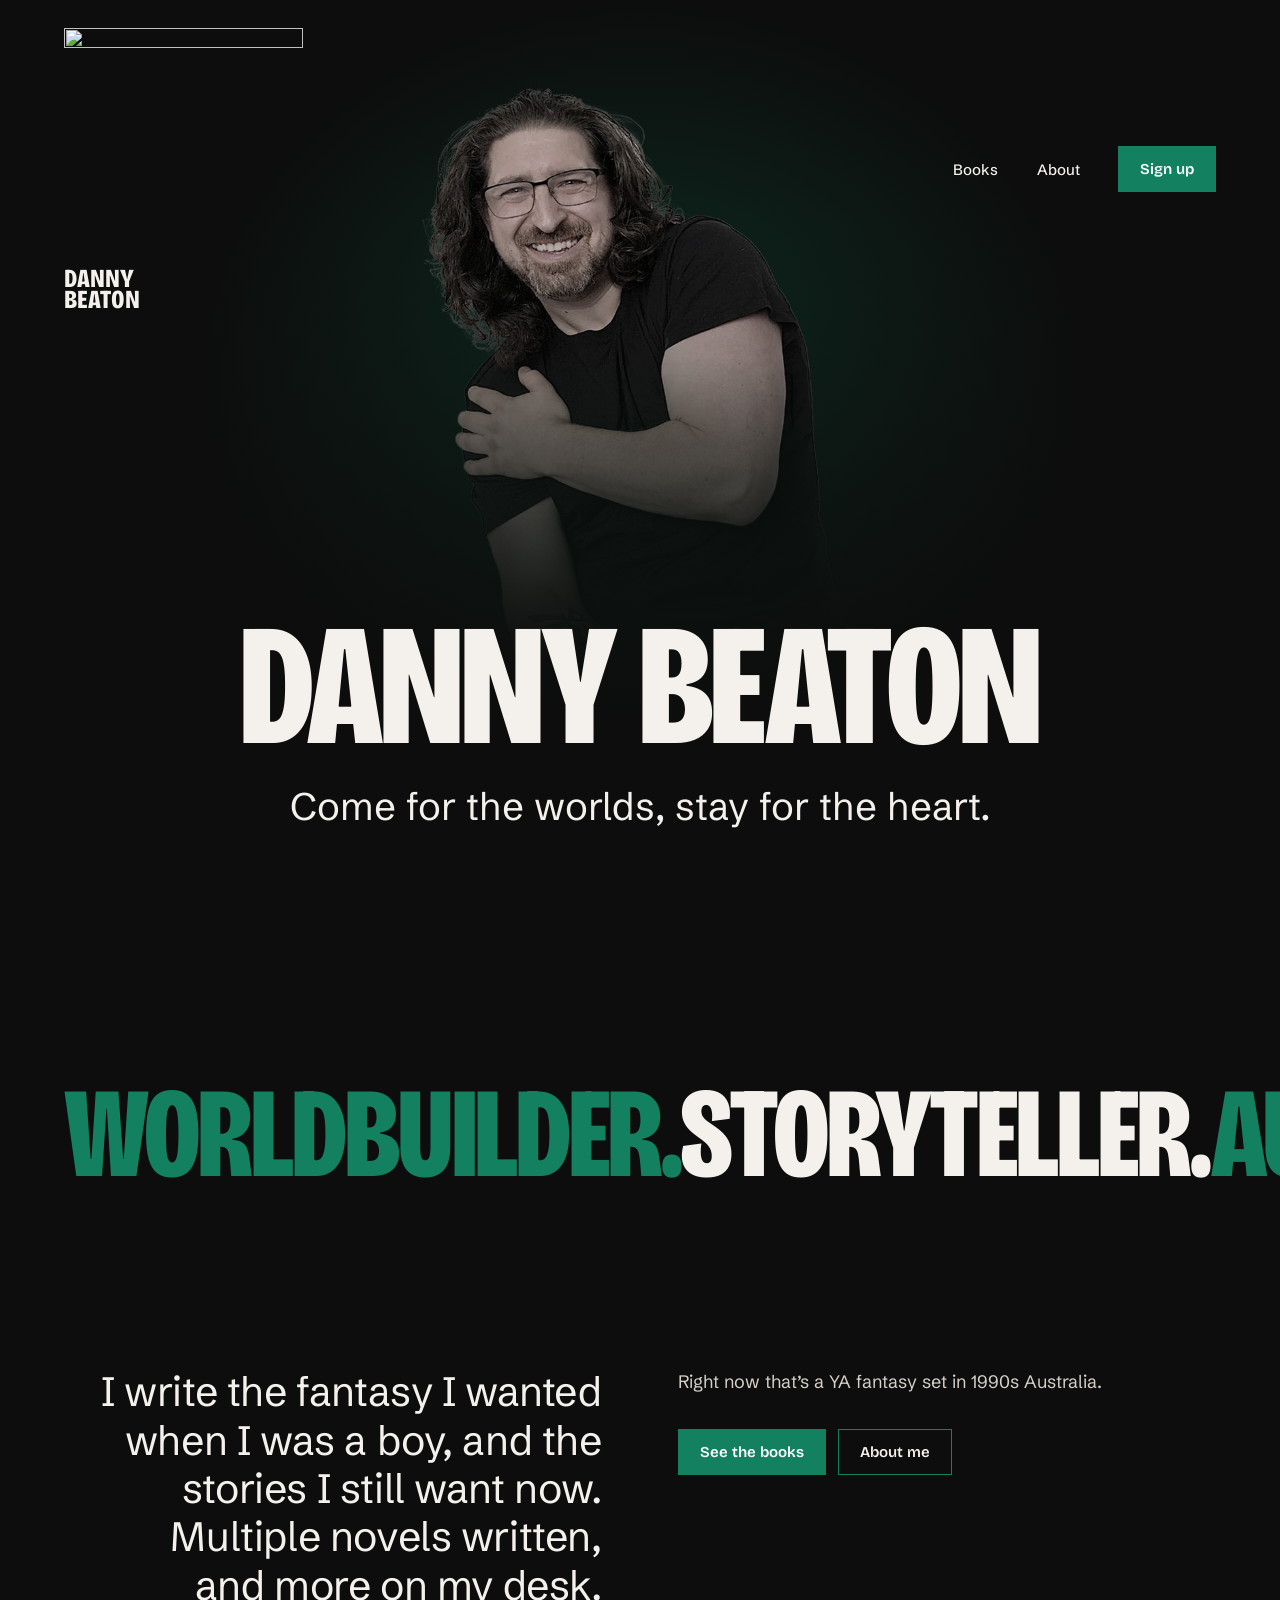
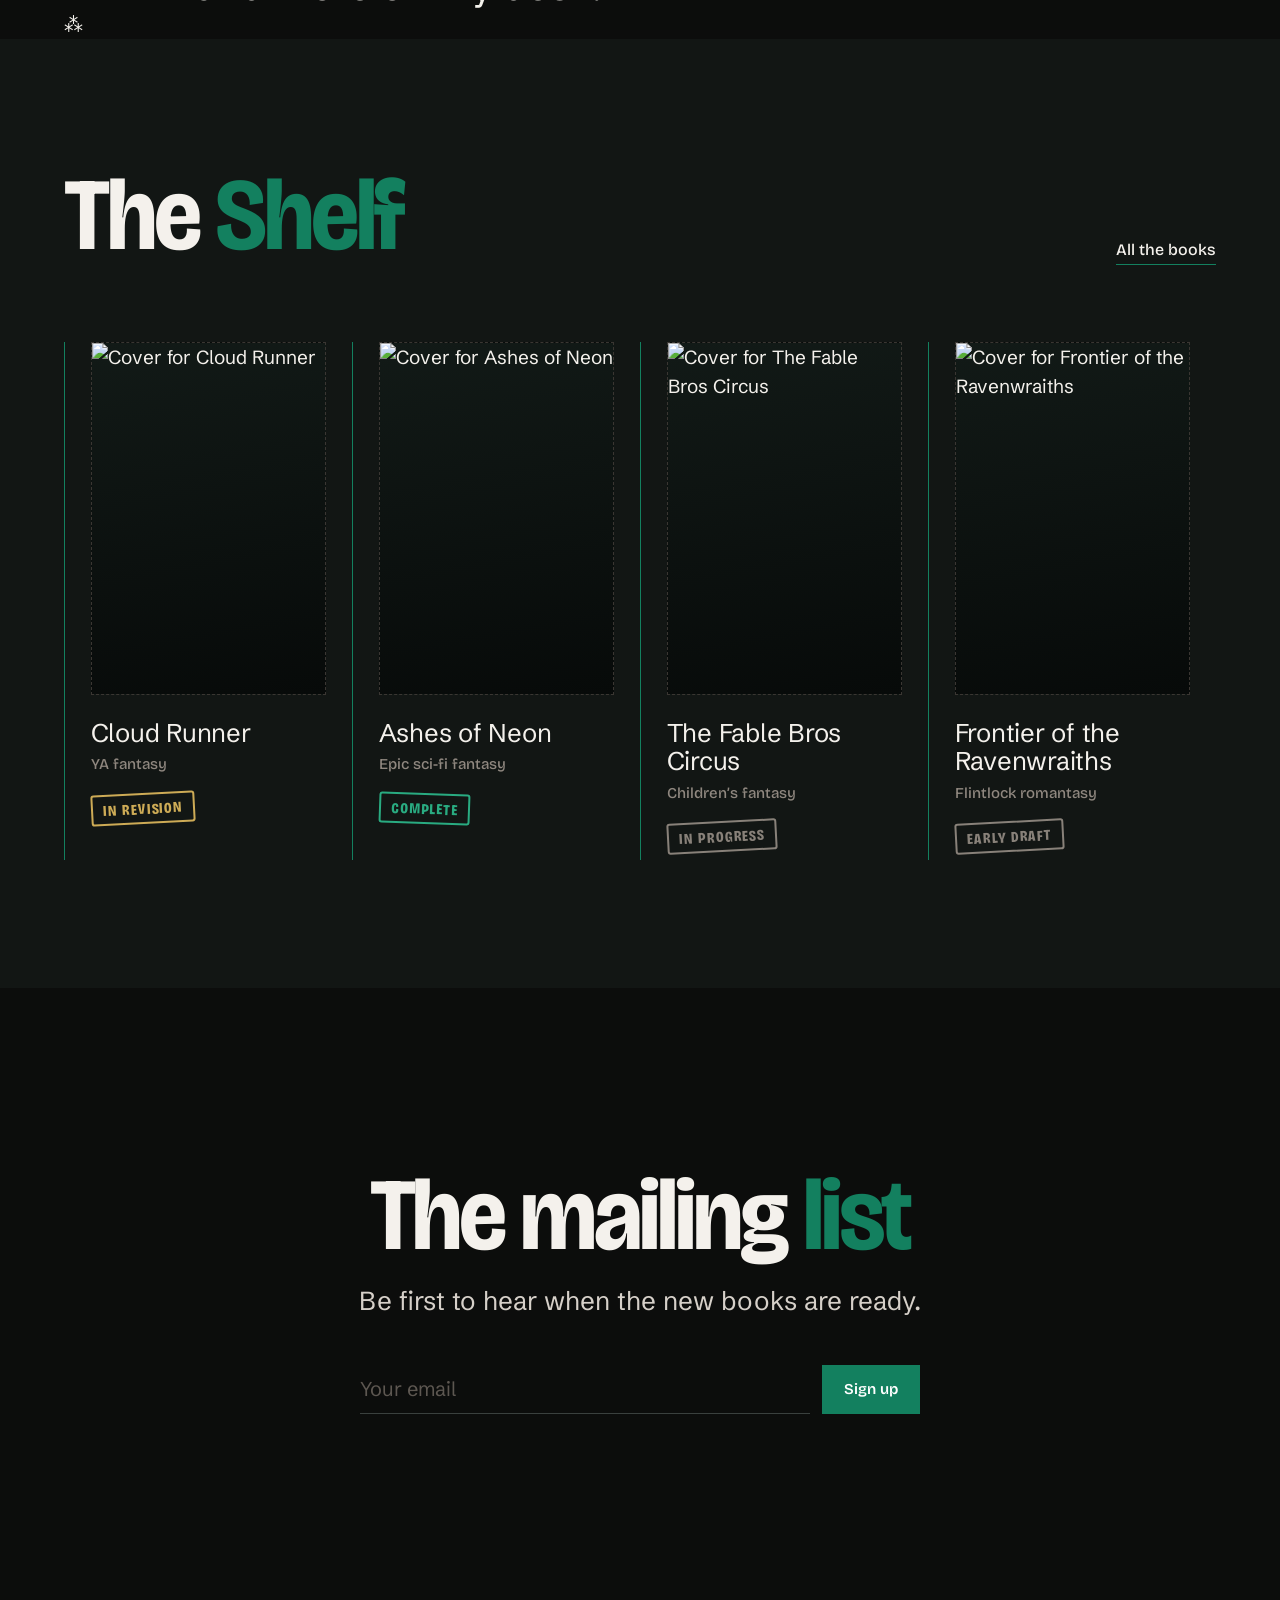
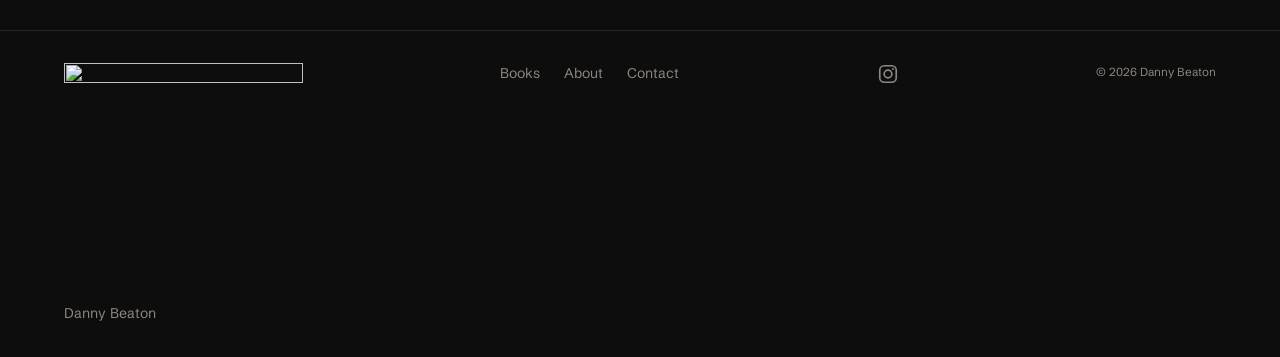
==== public/index.html @ bd43b5fc "Retitle Cloud Runner; new Ashes of Neon cover; plain 'Cover for' alt text Co-Authored-By: Claude Opu" ====
<!doctype html>
<html lang="en-AU">
<head>
  <meta charset="utf-8">
  <meta name="viewport" content="width=device-width, initial-scale=1">
  <title>Danny Beaton | Author</title>
  <meta name="description" content="Danny Beaton is an Australian fantasy author. Come for the worlds, stay for the heart.">
  <link rel="canonical" href="https://dannybeaton.com/">
  <meta property="og:site_name" content="Danny Beaton">
  <meta property="og:locale" content="en_AU">
  <meta property="og:type" content="website">
  <meta property="og:url" content="https://dannybeaton.com/">
  <meta property="og:title" content="Danny Beaton | Author">
  <meta property="og:description" content="Come for the worlds, stay for the heart.">
  <meta property="og:image" content="https://dannybeaton.com/assets/img/og-card.jpg">
  <meta property="og:image:width" content="1200">
  <meta property="og:image:height" content="630">
  <meta property="og:image:alt" content="Danny Beaton, Australian fantasy author">
  <meta name="twitter:card" content="summary_large_image">
  <meta name="twitter:title" content="Danny Beaton | Author">
  <meta name="twitter:description" content="Come for the worlds, stay for the heart.">
  <meta name="twitter:image" content="https://dannybeaton.com/assets/img/og-card.jpg">
  <meta name="theme-color" content="#0c0d0c">
  <link rel="icon" href="/favicon.ico" sizes="48x48">
  <link rel="icon" href="/favicon.svg" type="image/svg+xml">
  <link rel="apple-touch-icon" href="/apple-touch-icon.png">
  <link rel="manifest" href="/site.webmanifest">
  <link rel="preload" href="/assets/fonts/bricolage-grotesque.woff2" as="font" type="font/woff2" crossorigin>
  <link rel="preload" href="/assets/fonts/schibsted-grotesk.woff2" as="font" type="font/woff2" crossorigin>
  <link rel="stylesheet" href="/assets/css/site.css">
  <script src="/assets/js/site.js" defer></script>
  <script type="application/ld+json">
  {
    "@context": "https://schema.org",
    "@type": "Person",
    "name": "Danny Beaton",
    "jobTitle": "Author",
    "nationality": "Australian",
    "homeLocation": { "@type": "Place", "name": "Sydney, Australia" },
    "description": "Australian fantasy author. Come for the worlds, stay for the heart.",
    "url": "https://dannybeaton.com/",
    "image": "https://dannybeaton.com/assets/img/danny-headshot-1200.webp",
    "sameAs": ["https://www.instagram.com/dannybeaton/"]
  }
  </script>
</head>
<body>
<a class="skip" href="#main">Skip to content</a>

<header class="site-header">
  <div class="wrap">
    <a href="/" class="mark" aria-label="Danny Beaton — home"><img class="mark-sketch" src="/assets/img/sketch-240.webp" alt="" width="239" height="240"><span>Danny<br>Beaton</span></a>
    <nav class="site-nav" aria-label="Main">
      <ul>
        <li><a class="u" href="/books">Books</a></li>
        <li><a class="u" href="/about">About</a></li>
        <li><a class="btn" href="#newsletter">Sign up</a></li>
      </ul>
    </nav>
  </div>
</header>

<main id="main">
  <section class="hero hero--cut">
    <div class="hero-photo" aria-hidden="true">
      <img class="hero-cut" src="/assets/img/danny-hero-cut-1400.webp" srcset="/assets/img/danny-hero-cut-900.webp 652w, /assets/img/danny-hero-cut-1400.webp 1014w" sizes="(max-width: 760px) 80vw, 460px" alt="" width="1014" height="1400" fetchpriority="high">
    </div>
    <div class="hero-inner wrap">
      <h1 class="display" aria-label="Danny Beaton"><span class="w" aria-hidden="true"><span class="l" style="--i:0">D</span><span class="l" style="--i:1">a</span><span class="l" style="--i:2">n</span><span class="l" style="--i:3">n</span><span class="l" style="--i:4">y</span></span> <span class="w" aria-hidden="true"><span class="l" style="--i:5">B</span><span class="l" style="--i:6">e</span><span class="l" style="--i:7">a</span><span class="l" style="--i:8">t</span><span class="l" style="--i:9">o</span><span class="l" style="--i:10">n</span></span></h1>
      <p class="tagline">Come for the worlds, stay for the heart.</p>
    </div>
  </section>

  <section class="statement" aria-label="In short">
    <div class="statement-pin wrap">
      <p class="display"><span class="ln"><span class="g">Worldbuilder.</span></span><span class="ln"><span>Storyteller.</span></span><span class="ln"><span class="g">Author.</span></span></p>
    </div>
  </section>

  <section class="wrap">
    <div class="intro">
      <p class="lead">I write the fantasy I wanted when I was a boy, and the stories I still want now. Multiple novels written, and more on my desk.</p>
      <div class="body">
        <p>Right now that’s a YA fantasy set in 1990s Australia.</p>
        <div class="actions">
          <a class="btn" href="/books">See the books</a>
          <a class="btn ghost" href="/about">About me</a>
        </div>
      </div>
    </div>
  </section>

  <div class="wrap"><div class="ornament" aria-hidden="true"><span></span><i>⁂</i><span></span></div></div>
  <section class="shelf" aria-labelledby="shelf-title">
    <div class="wrap">
      <div class="shelf-head">
        <h2 class="head reveal" id="shelf-title">The <span class="g">Shelf</span></h2>
        <a class="more" href="/books">All the books</a>
      </div>
      <div class="shelf-grid">
        <a class="shelf-item reveal" href="/books#mal-winter">
          <div class="cover has-art"><img src="/assets/img/cover-mal-winter-800.webp" srcset="/assets/img/cover-mal-winter-400.webp 400w, /assets/img/cover-mal-winter-800.webp 800w" sizes="(max-width: 560px) 45vw, (max-width: 960px) 40vw, 22vw" alt="Cover for Cloud Runner" width="800" height="1127" loading="lazy"></div>
          <h3>Cloud Runner</h3>
          <span class="genre">YA fantasy</span>
          <span class="stamp rev">In revision</span>
        </a>
        <a class="shelf-item reveal" href="/books#ashes-of-neon">
          <div class="cover has-art"><img src="/assets/img/cover-ashes-of-neon-800.webp" srcset="/assets/img/cover-ashes-of-neon-400.webp 400w, /assets/img/cover-ashes-of-neon-800.webp 800w" sizes="(max-width: 560px) 45vw, (max-width: 960px) 40vw, 22vw" alt="Cover for Ashes of Neon" width="800" height="1127" loading="lazy"></div>
          <h3>Ashes of Neon</h3>
          <span class="genre">Epic sci-fi fantasy</span>
          <span class="stamp done">Complete</span>
        </a>
        <a class="shelf-item reveal" href="/books#fable-bros-circus">
          <div class="cover has-art"><img src="/assets/img/cover-fable-bros-circus-800.webp" srcset="/assets/img/cover-fable-bros-circus-400.webp 400w, /assets/img/cover-fable-bros-circus-800.webp 800w" sizes="(max-width: 560px) 45vw, (max-width: 960px) 40vw, 22vw" alt="Cover for The Fable Bros Circus" width="800" height="1127" loading="lazy"></div>
          <h3>The Fable Bros Circus</h3>
          <span class="genre">Children’s fantasy</span>
          <span class="stamp">In progress</span>
        </a>
        <a class="shelf-item reveal" href="/books#frontier-of-the-ravenwraiths">
          <div class="cover has-art"><img src="/assets/img/cover-ravenwraiths-800.webp" srcset="/assets/img/cover-ravenwraiths-400.webp 400w, /assets/img/cover-ravenwraiths-800.webp 800w" sizes="(max-width: 560px) 45vw, (max-width: 960px) 40vw, 22vw" alt="Cover for Frontier of the Ravenwraiths" width="800" height="1127" loading="lazy"></div>
          <h3>Frontier of the Ravenwraiths</h3>
          <span class="genre">Flintlock romantasy</span>
          <span class="stamp">Early draft</span>
        </a>
      </div>
    </div>
  </section>

  <section class="newsletter wrap" id="newsletter" aria-labelledby="newsletter-title">
    <h2 class="head reveal" id="newsletter-title">The mailing <span class="g">list</span></h2>
    <p class="sub">Be first to hear when the new books are ready.</p>
    <!-- Newsletter: paste your MailerLite or Kit form URL into action="" and match the email field name. See README. -->
    <form class="signup" data-newsletter action="" method="post">
      <label class="sr-only" for="nl-email">Email address</label>
      <input id="nl-email" type="email" name="email" placeholder="Your email" autocomplete="email" required>
      <button class="btn" type="submit">Sign up</button>
    </form>
    <p class="form-note" aria-live="polite"></p>
  </section>
</main>

<footer class="site-footer">
  <div class="wrap">
    <a class="foot-id" href="/" aria-label="Danny Beaton, home">
      <img class="sketch" src="/assets/img/sketch-240.webp" srcset="/assets/img/sketch-240.webp 1x, /assets/img/sketch-360.webp 1.5x" alt="" width="239" height="240">
      <span class="wordmark">Danny Beaton</span>
    </a>
    <nav class="foot-pages" aria-label="Pages">
      <a href="/books">Books</a>
      <a href="/about">About</a>
      <a href="/about#contact">Contact</a>
    </nav>
    <div class="foot-contact">
      <a class="foot-social" href="https://www.instagram.com/dannybeaton/" rel="me" aria-label="Instagram">
        <svg viewBox="0 0 24 24" width="22" height="22" aria-hidden="true" fill="none" stroke="currentColor" stroke-width="1.8"><rect x="3" y="3" width="18" height="18" rx="5"/><circle cx="12" cy="12" r="4.2"/><circle cx="17.4" cy="6.6" r="1.1" fill="currentColor" stroke="none"/></svg>
      </a>
    </div>
    <small class="foot-copy">© <span data-year>2026</span> Danny Beaton</small>
  </div>
</footer>
</body>
</html>
---- assets/css/site.css ----
/* Danny Beaton — Night · Phthalo */

@font-face { font-family: "Schibsted Grotesk"; src: url("/assets/fonts/schibsted-grotesk.woff2") format("woff2"); font-weight: 400 900; font-display: swap; }
@font-face { font-family: "Schibsted Grotesk"; src: url("/assets/fonts/schibsted-grotesk-italic.woff2") format("woff2"); font-weight: 400 900; font-style: italic; font-display: swap; }
@font-face { font-family: "Bricolage Grotesque"; src: url("/assets/fonts/bricolage-grotesque.woff2") format("woff2"); font-weight: 200 800; font-stretch: 75% 100%; font-display: swap; }

@view-transition { navigation: auto; }

:root {
  --display: "Bricolage Grotesque", "Arial Narrow", sans-serif;
  --text: "Schibsted Grotesk", system-ui, sans-serif;
  --ui: "Bricolage Grotesque", system-ui, sans-serif;
  --gutter: clamp(16px, 5vw, 80px);

  --bg: #0c0d0c;
  --bg-2: #121614;
  --ink: #f4f1ec;
  --ink-2: #d6d0c9;
  --muted: #8f877f;
  --line: #222826;
  --accent: #13805f;
  --bright: #2bb487;
  --on-bright: #04140e;
  --on-accent: #e6f5ee;
  --band: linear-gradient(120deg, #0b3d2e 0%, #13805f 55%, #2bb487 100%);
  --ease: cubic-bezier(.2, .7, .2, 1);

  color-scheme: dark;
}

/* ---------- Base ---------- */
*, *::before, *::after { box-sizing: border-box; }
* { margin: 0; }
html { background: var(--bg); color: var(--ink); font-family: var(--text); -webkit-font-smoothing: antialiased; text-size-adjust: 100%; }
body { min-height: 100svh; display: flex; flex-direction: column; overflow-x: clip; margin: 0; background: var(--bg); color: var(--ink); font: 400 19px/1.55 var(--text); }
main { flex: 1; }
a { color: inherit; text-decoration: none; }
img { display: block; max-width: 100%; height: auto; }
em, i, address { font-style: normal; }
/* Italics only for titles of books, games and films in running text. Never for headings. */
cite { font-style: italic; }
h1 cite, h2 cite, h3 cite, .head cite, .display cite { font-style: normal; }
:focus-visible { outline: 2px solid var(--bright); outline-offset: 3px; }
::selection { background: var(--accent); color: var(--on-accent); }

.wrap { width: 100%; max-width: 1440px; margin-inline: auto; padding-inline: var(--gutter); }
.display { font-family: var(--display); font-weight: 800; font-stretch: 75%; text-transform: uppercase; letter-spacing: -0.015em; line-height: .86; }
.head { font-family: var(--display); font-weight: 700; font-stretch: 90%; letter-spacing: -0.03em; line-height: .95; text-wrap: balance; }
.g { color: var(--accent); }
.sr-only { position: absolute; width: 1px; height: 1px; padding: 0; margin: -1px; overflow: hidden; clip: rect(0 0 0 0); white-space: nowrap; border: 0; }
.skip { position: absolute; left: 16px; top: -100px; z-index: 100; background: var(--ink); color: var(--bg); padding: 10px 14px; font-weight: 600; }
.skip:focus { top: 16px; }

/* ---------- Header ---------- */
.site-header { position: absolute; inset: 0 0 auto; z-index: 10; view-transition-name: site-header; }
.site-header .wrap { display: flex; align-items: center; justify-content: space-between; gap: 16px; padding-block: 28px; }
.mark { font-family: var(--display); font-weight: 800; font-stretch: 75%; text-transform: uppercase; font-size: 26px; line-height: .82; }
.site-nav ul { list-style: none; padding: 0; display: flex; align-items: center; gap: clamp(16px, 3vw, 40px); font-size: 15px; font-weight: 500; }
.site-nav a.u { padding-bottom: 2px; background: linear-gradient(currentColor 0 0) 0 100% / 0 1px no-repeat; transition: background-size .35s var(--ease); }
.site-nav a.u:hover, .site-nav a.u[aria-current="page"] { background-size: 100% 1px; }

.btn { display: inline-block; border: 0; cursor: pointer; background: var(--accent); color: #fff; padding: 14px 22px; font: 600 15px/1.2 var(--ui); transition: transform .3s var(--ease), background .3s; }
.btn:hover { transform: translateY(-2px); }
.btn.bright { background: var(--bright); color: var(--on-bright); }
.btn.ghost { background: transparent; color: var(--ink); box-shadow: inset 0 0 0 1px var(--accent); }

/* ---------- Placeholders (swap for real images) ---------- */
.ph { display: grid; place-items: center; padding: 16px; text-align: center; color: var(--muted); border: 1px dashed #3a3632; background: linear-gradient(160deg, #1c1916, #0b0a09); font-size: 11px; letter-spacing: .14em; text-transform: uppercase; }

/* Draft typographic cover: deliberately unfinished-looking until real covers land */
.cover { position: relative; aspect-ratio: 2 / 3; display: flex; flex-direction: column; padding: clamp(14px, 1.6vw, 22px); border: 1px dashed #3a3632; background: linear-gradient(170deg, #121a17, #070a09); overflow: hidden; transition: transform .6s var(--ease); }
.cover .draft { align-self: flex-start; border: 1px solid #3a3632; color: var(--muted); font: 600 8px/1 var(--ui); letter-spacing: .16em; text-transform: uppercase; padding: 5px 6px; }
.cover .t { margin-block: 14px auto; font-family: var(--display); font-weight: 800; font-stretch: 75%; text-transform: uppercase; line-height: .9; font-size: clamp(22px, 2.4vw, 34px); color: #d8d2cb; }
.cover .a { font-family: var(--text); font-size: 14px; color: var(--muted); }
.cover img { position: absolute; inset: 0; width: 100%; height: 100%; object-fit: cover; }

/* Rubber-stamp stage labels */
.stamp { display: inline-block; font-family: var(--display); font-weight: 800; font-stretch: 75%; text-transform: uppercase; letter-spacing: .06em; font-size: 15px; line-height: 1; padding: 7px 10px 5px; border: 2px solid currentColor; border-radius: 3px; color: var(--muted); rotate: -3deg; opacity: .95; }
.stamp.done { color: var(--bright); rotate: 2deg; }
.stamp.rev { color: #d8b45a; }

/* ---------- Hero (home) ---------- */
.hero { position: relative; min-height: 100svh; display: grid; align-items: end; overflow: clip; }
.hero-photo { position: absolute; inset: 0; }
.hero-photo img { width: 100%; height: 100%; object-fit: cover; object-position: 47% 30%; transform: scale(1.35); transform-origin: 47% 80%; filter: grayscale(.85) brightness(.5) contrast(1.15); }
.hero-photo .ph { width: 100%; height: 100%; border: 0; }
.hero--cut { background: radial-gradient(ellipse 50% 60% at 50% 42%, color-mix(in srgb, var(--accent) 32%, transparent), transparent 70%), var(--bg); }
.hero--cut::before { background: linear-gradient(to top, var(--bg) 4%, transparent 40%); }
.hero--cut .hero-photo { display: grid; justify-items: center; align-items: end; padding-bottom: clamp(150px, 16vw, 230px); }
.hero--cut .hero-photo img.hero-cut { width: auto; height: min(68svh, 640px); object-fit: contain; transform: none; filter: grayscale(.55) contrast(1.05) brightness(.95); -webkit-mask-image: linear-gradient(to bottom, #000 45%, rgb(0 0 0 / .55) 70%, transparent 94%); mask-image: linear-gradient(to bottom, #000 45%, rgb(0 0 0 / .55) 70%, transparent 94%); }
.hero::before { content: ""; position: absolute; inset: 0; z-index: 1; background: linear-gradient(to top, var(--bg) 6%, rgb(12 13 12 / .55) 45%, rgb(12 13 12 / .15) 75%); }
.hero-inner { position: relative; z-index: 2; padding-bottom: clamp(32px, 6vw, 72px); text-align: center; }
.hero h1 { font-size: clamp(84px, 20vw, 290px); }
@media (min-width: 761px) {
  .hero h1 { font-size: clamp(84px, 13.5vw, 230px); white-space: nowrap; }
  .hero h1.lines > span { display: inline-block; }
}
.tagline { font-size: clamp(24px, 3vw, 42px); line-height: 1.12; margin-top: 24px; animation: fade 1.2s .5s both; }

/* Rising headline lines (hero + page heads) */
.lines > span { display: block; overflow: clip; }
.lines > span > span { display: block; animation: rise 1.1s var(--ease) both; }
.lines > span:nth-child(2) > span { animation-delay: .12s; }

/* ---------- Statement ---------- */
.statement { padding-block: clamp(96px, 14vw, 200px); text-align: center; }
.statement .display { font-size: clamp(56px, 10vw, 150px); }
.statement .display em { font-style: normal; }

/* ---------- Intro ---------- */
.intro { display: grid; grid-template-columns: 1fr 1fr; gap: clamp(32px, 6vw, 96px); }
.intro .lead { font-family: var(--text); font-weight: 400; font-size: clamp(28px, 3.2vw, 44px); line-height: 1.18; letter-spacing: -.01em; text-align: right; text-wrap: balance; }
.intro .body { font-size: 18px; line-height: 1.6; color: var(--ink-2); max-width: 32em; }
.actions { display: flex; flex-wrap: wrap; gap: 12px; margin-top: 32px; }

/* ---------- Currently ---------- */
.currently { margin-block: clamp(56px, 7vw, 96px) clamp(96px, 12vw, 160px); padding-top: 28px; border-top: 1px solid var(--line); font-size: 19px; color: var(--muted); max-width: 46em; }

/* ---------- Shelf (home) ---------- */
.shelf { background: var(--bg-2); padding-block: clamp(80px, 10vw, 160px); }
.shelf-head { display: flex; justify-content: space-between; align-items: end; gap: 24px; flex-wrap: wrap; margin-bottom: clamp(40px, 6vw, 80px); }
.shelf-head h2 { font-size: clamp(56px, 8vw, 120px); }
.shelf-head .more { font: 500 16px/1.3 var(--ui); border-bottom: 1px solid var(--accent); padding-bottom: 3px; }
.shelf-grid { display: grid; grid-template-columns: repeat(4, 1fr); }
.shelf-item { display: flex; flex-direction: column; align-items: flex-start; padding: 0 clamp(16px, 2vw, 28px) 8px; border-left: 1px solid var(--accent); }
.shelf-item .cover { width: 100%; margin-bottom: 24px; }
.shelf-item:hover .cover { transform: translateY(-4px); }
.shelf-item h3 { font-family: var(--text); font-weight: 400; font-size: clamp(22px, 2vw, 28px); line-height: 1.1; letter-spacing: -.01em; }
.shelf-item .genre { margin-top: 8px; font: 500 15px/1.3 var(--ui); color: var(--muted); }
.shelf-item .stamp { margin-top: 18px; }

/* ---------- Newsletter ---------- */
.newsletter { padding-block: clamp(96px, 14vw, 200px); text-align: center; }
.newsletter h2 { font-size: clamp(52px, 8vw, 120px); }
.newsletter .sub { font-size: clamp(20px, 2.2vw, 26px); color: var(--ink-2); margin-top: 16px; }
.signup { display: flex; gap: 12px; max-width: 560px; margin: 44px auto 0; }
.signup input { flex: 1; min-width: 0; font: 400 20px/1.4 var(--text); color: var(--ink); background: transparent; border: 0; border-bottom: 1px solid #3a403e; padding: 10px 0; border-radius: 0; transition: border-color .3s; }
.signup input:focus { outline: none; border-color: var(--bright); }
.signup input::placeholder { color: #5d5751; }
.form-note { min-height: 1.5em; margin-top: 16px; font-size: 14px; color: var(--ink-2); }

/* ---------- Band ---------- */
.band { background: var(--band); color: var(--on-accent); padding-block: clamp(72px, 9vw, 140px); }
.band .wrap { display: flex; justify-content: space-between; align-items: end; gap: 32px; flex-wrap: wrap; }
.band h2 { font-size: clamp(52px, 8vw, 128px); }
.band a.line { font-weight: 600; font-size: 18px; border-bottom: 2px solid currentColor; padding-bottom: 4px; color: #fff; }

/* ---------- Page head (Books / About) ---------- */
.page-head { padding-top: clamp(140px, 18vw, 240px); padding-bottom: clamp(64px, 8vw, 120px); }
.page-head h1 { font-size: clamp(56px, 16vw, 250px); }
.page-head .sub { font-size: clamp(22px, 2.6vw, 36px); line-height: 1.15; margin-top: 24px; color: var(--ink-2); max-width: 22em; animation: fade 1.1s .45s both; }

/* ---------- Books: one full-width section per book, covers alternating sides ---------- */
.book { --side: 25%; position: relative; padding-block: clamp(96px, 12vw, 180px); background: radial-gradient(ellipse 55% 70% at var(--side) 50%, color-mix(in srgb, var(--mood) 60%, transparent), transparent 70%), var(--bg); border-top: 1px solid var(--line); overflow: clip; scroll-margin-top: 0; }
.book:nth-of-type(even) { --side: 75%; background-color: var(--bg-2); }
.book-inner { display: grid; grid-template-columns: 5fr 7fr; gap: clamp(40px, 7vw, 120px); align-items: center; }
.book:nth-of-type(even) .book-cover { order: 2; }
.book-cover .cover { width: min(100%, 380px); margin-inline: auto; box-shadow: 0 40px 80px -30px rgb(0 0 0 / .8); }
.book:hover .cover { transform: translateY(-4px); }
.book-cover .cover .t { font-size: clamp(28px, 3.2vw, 46px); }
.book-text .genre { display: block; margin-bottom: 18px; font: 500 16px/1.3 var(--ui); color: var(--muted); }
.book h2 { font-size: clamp(48px, 6.4vw, 108px); }
.book .hook { margin-top: 28px; max-width: 26em; font-family: var(--text); font-size: clamp(22px, 2.2vw, 30px); line-height: 1.3; color: var(--ink-2); }
.book .stamp { margin-top: 36px; font-size: 18px; }
.note { padding-block: clamp(48px, 6vw, 80px); color: var(--muted); font-size: 15px; line-height: 1.6; max-width: 40em; }

/* ---------- About ---------- */
.chunk { display: grid; grid-template-columns: 5fr 7fr; gap: clamp(32px, 6vw, 96px); align-items: center; }
.chunk.flip { grid-template-columns: 7fr 5fr; padding-bottom: clamp(96px, 12vw, 180px); }
.chunk.flip .chunk-img { order: 2; }
.chunk-img .ph, .chunk-img img { aspect-ratio: 4 / 5; width: 100%; object-fit: cover; }
.chunk-img img { filter: grayscale(.55) contrast(1.05) brightness(.92); }
.chunk-img:has(.cut) { background: radial-gradient(ellipse 60% 55% at 50% 40%, color-mix(in srgb, var(--accent) 30%, transparent), transparent 70%); }
.chunk-img img.cut { aspect-ratio: auto; object-fit: contain; -webkit-mask-image: linear-gradient(to bottom, #000 80%, transparent); mask-image: linear-gradient(to bottom, #000 80%, transparent); }
.chunk-text > .prose:first-child { margin-top: 0; }
.chunk .lead { font-family: var(--text); font-weight: 400; font-size: clamp(28px, 3.2vw, 44px); line-height: 1.18; letter-spacing: -.01em; text-wrap: balance; }
.divider { padding-block: clamp(96px, 14vw, 200px); text-align: center; }
.divider p { font-size: clamp(40px, 6vw, 96px); }
.prose { font-size: 18px; line-height: 1.65; color: var(--ink-2); max-width: 36em; margin-top: 36px; }
.prose p + p { margin-top: 1.1em; }
.prose em { font-style: normal; color: var(--ink); }
.prose a { color: var(--ink); border-bottom: 1px solid var(--accent); }

.contact { background: var(--bg-2); padding-block: clamp(96px, 12vw, 180px); }
.contact h2 { font-size: clamp(56px, 9vw, 140px); }
.contact-grid { display: grid; grid-template-columns: 5fr 7fr; gap: clamp(32px, 6vw, 96px); margin-top: clamp(48px, 6vw, 80px); align-items: start; }
.direct p { font-size: 18px; line-height: 1.6; color: var(--ink-2); max-width: 26em; }
.direct p + p { margin-top: 1em; }
.direct a { color: var(--ink); border-bottom: 1px solid var(--accent); }

.contact-form { display: grid; gap: 28px; }
.field label { font: 500 15px/1.3 var(--ui); color: var(--muted); }
.field select { font: 400 21px/1.4 var(--text); color: var(--ink); background: transparent; border: 0; border-bottom: 1px solid #3a403e; border-radius: 0; padding: 8px 0 12px; appearance: none; background-image: linear-gradient(45deg, transparent 50%, var(--muted) 50%), linear-gradient(-45deg, transparent 50%, var(--muted) 50%); background-size: 6px 6px; background-position: calc(100% - 10px) 55%, calc(100% - 4px) 55%; background-repeat: no-repeat; cursor: pointer; }
.field select:focus { outline: none; border-color: var(--bright); }
.field select option { background: var(--bg-2); color: var(--ink); }
.row { display: grid; grid-template-columns: 1fr 1fr; gap: 28px; }
.field { display: grid; gap: 10px; }
.field input, .field textarea { font: 400 21px/1.4 var(--text); color: var(--ink); background: transparent; border: 0; border-bottom: 1px solid #3a403e; border-radius: 0; padding: 8px 0 12px; transition: border-color .3s; }
.field textarea { min-height: 140px; resize: vertical; }
.field input:focus, .field textarea:focus { outline: none; border-color: var(--bright); }
.field input::placeholder, .field textarea::placeholder { color: #5d5751; }
.send { display: flex; justify-content: space-between; align-items: center; gap: 16px; flex-wrap: wrap; }
.send .form-note { margin: 0; }
.hp { position: absolute; left: -9999px; }

/* ---------- Footer ---------- */
.site-footer { padding-block: 32px; color: var(--muted); font-size: 14px; border-top: 1px solid var(--line); }
.site-footer .wrap { display: flex; justify-content: space-between; gap: 16px; flex-wrap: wrap; }
.site-footer nav { display: flex; gap: 24px; flex-wrap: wrap; }
.site-footer a:hover { color: var(--ink); }

/* ---------- 404 ---------- */
.lost { min-height: 80svh; display: grid; align-content: center; gap: 28px; }
.lost h1 { font-size: clamp(72px, 16vw, 240px); }
.lost p { font-size: clamp(20px, 2.2vw, 28px); color: var(--ink-2); }

/* ---------- Motion: the name rises, page titles and the Shelf reveal, pages cross-fade ---------- */
@keyframes rise { from { transform: translateY(100%); } }
@keyframes fade { from { opacity: 0; transform: translateY(12px); } }
@keyframes reveal { from { opacity: 0; transform: translateY(40px); } }

::view-transition-old(root) { animation: .25s var(--ease) both fade-out; }
::view-transition-new(root) { animation: .45s var(--ease) both fade; }
@keyframes fade-out { to { opacity: 0; } }

@media (prefers-reduced-motion: no-preference) {
  @supports (animation-timeline: view()) {
    .reveal { animation: reveal linear both; animation-timeline: view(); animation-range: entry 5% cover 25%; }
    .shelf-item:nth-child(2) { animation-range: entry 10% cover 30%; }
    .shelf-item:nth-child(3) { animation-range: entry 15% cover 35%; }
    .shelf-item:nth-child(4) { animation-range: entry 20% cover 40%; }
  }
  /* Fallback for browsers without scroll-driven animations (set by site.js) */
  .io .reveal { opacity: 0; transform: translateY(40px); transition: opacity .9s var(--ease), transform .9s var(--ease); }
  .io .reveal.in { opacity: 1; transform: none; }
}
@media (prefers-reduced-motion: reduce) {
  *, *::before, *::after { animation: none !important; transition: none !important; }
  @view-transition { navigation: none; }
}

/* ---------- Responsive ---------- */
@media (max-width: 960px) {
  .intro, .chunk, .chunk.flip, .contact-grid { grid-template-columns: 1fr; }
  .chunk.flip .chunk-img { order: 0; }
  .chunk-img { max-width: 480px; }
  .intro .lead { text-align: left; }
  .shelf-grid { grid-template-columns: 1fr 1fr; row-gap: 48px; }
  .book, .book:nth-of-type(even) { --side: 50%; background-position: 0 0; }
  .book { background: radial-gradient(ellipse 90% 40% at 50% 22%, color-mix(in srgb, var(--mood) 60%, transparent), transparent 70%), var(--bg); }
  .book:nth-of-type(even) { background-color: var(--bg-2); }
  .book-inner { grid-template-columns: 1fr; }
  .book:nth-of-type(even) .book-cover { order: 0; }
  .book-cover .cover { width: min(70%, 280px); margin-inline: 0; }
}
@media (max-width: 560px) {
  .hero-photo img { object-position: 41% 30%; transform: scale(1.15); transform-origin: 41% 70%; }
  .site-header .wrap { padding-block: 20px; }
  .site-nav ul { gap: 14px; font-size: 14px; }
  .site-nav .btn { padding: 10px 12px; font-size: 13px; }
  .mark { font-size: 22px; }
  .shelf-item { padding-inline: 12px; }
  .shelf-item h3 { font-size: 19px; }
  .shelf-item .genre { font-size: 14px; }
  .shelf-item .stamp { font-size: 12px; }
  .cover .t { font-size: 20px; }
  .cover .a { font-size: 12px; }
  .signup { flex-direction: column; }
  .row { grid-template-columns: 1fr; }
}
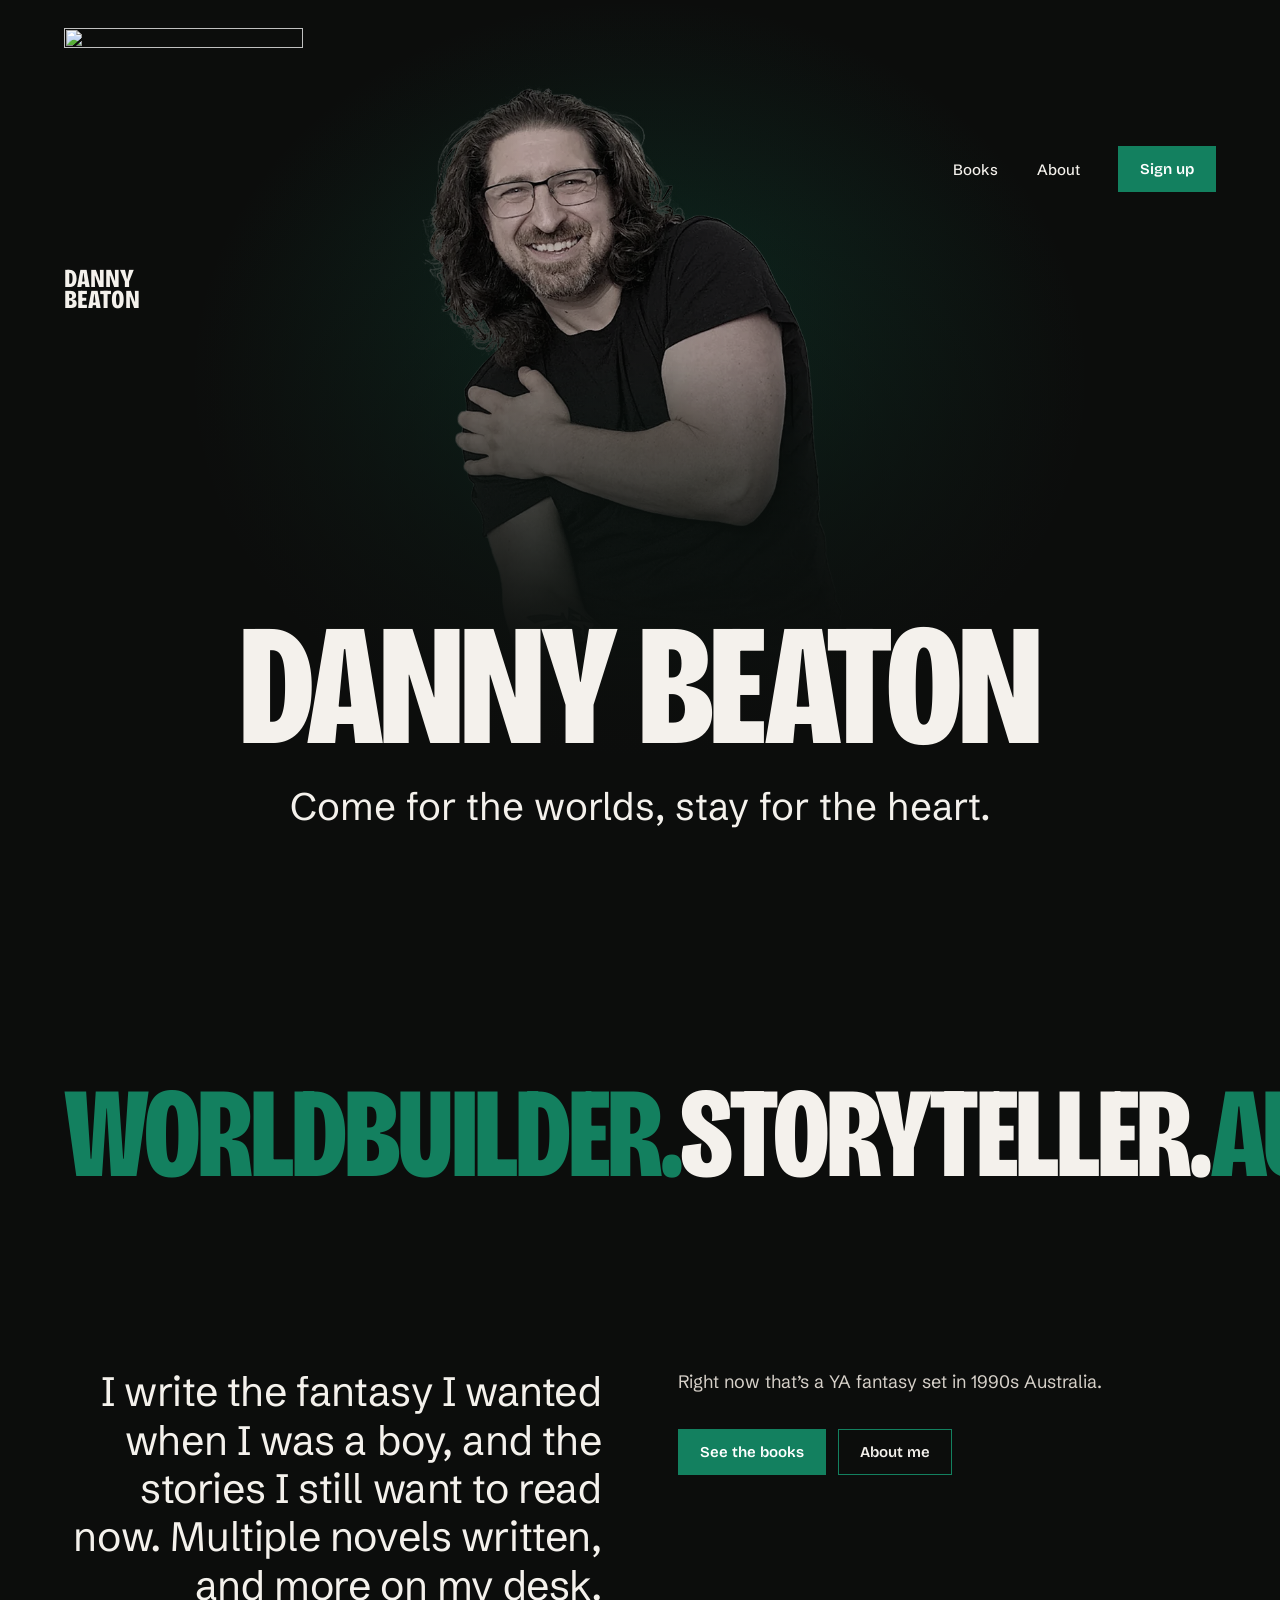
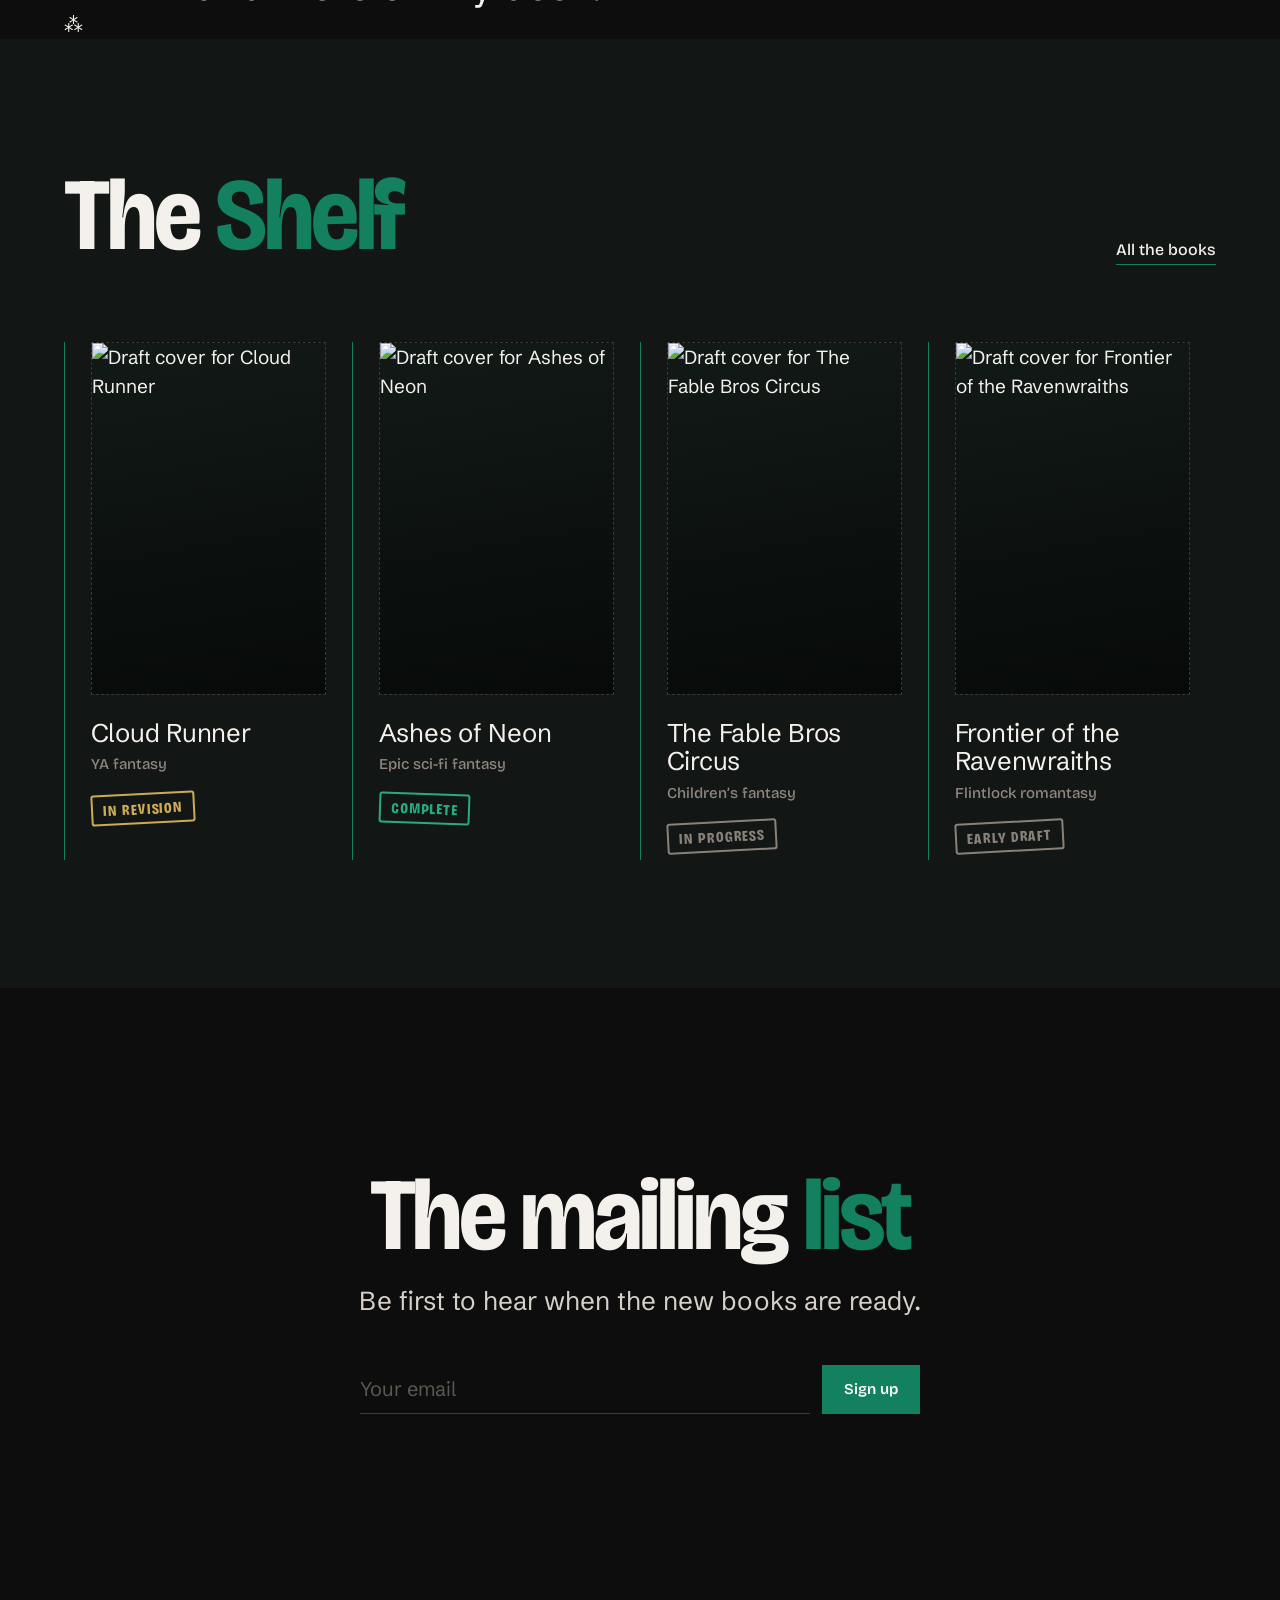
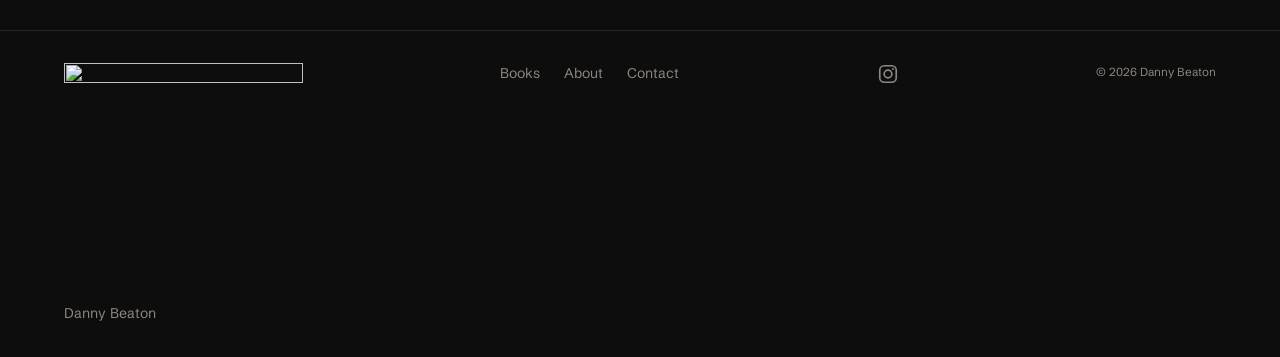
==== commit 6199d5db: "New book hooks and intro wording; centred contents; signature indented; Books centred on phones Also" ====
--- a/public/index.html
+++ b/public/index.html
@@ -79,7 +79,7 @@
 
   <section class="wrap">
     <div class="intro">
-      <p class="lead">I write the fantasy I wanted when I was a boy, and the stories I still want now. Multiple novels written, and more on my desk.</p>
+      <p class="lead">I write the fantasy I wanted when I was a boy, and the stories I still want to read now. Multiple novels written, and more on my desk.</p>
       <div class="body">
         <p>Right now that’s a YA fantasy set in 1990s Australia.</p>
         <div class="actions">
@@ -98,26 +98,26 @@
         <a class="more" href="/books">All the books</a>
       </div>
       <div class="shelf-grid">
-        <a class="shelf-item reveal" href="/books#mal-winter">
-          <div class="cover has-art"><img src="/assets/img/cover-mal-winter-800.webp" srcset="/assets/img/cover-mal-winter-400.webp 400w, /assets/img/cover-mal-winter-800.webp 800w" sizes="(max-width: 560px) 45vw, (max-width: 960px) 40vw, 22vw" alt="Cover for Cloud Runner" width="800" height="1127" loading="lazy"></div>
+        <a class="shelf-item reveal" href="/books#mal-winter" style="--mood: #2a4170">
+          <div class="cover has-art" data-draft><img src="/assets/img/cover-mal-winter-800.webp" srcset="/assets/img/cover-mal-winter-400.webp 400w, /assets/img/cover-mal-winter-800.webp 800w" sizes="(max-width: 560px) 45vw, (max-width: 960px) 40vw, 22vw" alt="Draft cover for Cloud Runner" width="800" height="1127" loading="lazy"></div>
           <h3>Cloud Runner</h3>
           <span class="genre">YA fantasy</span>
           <span class="stamp rev">In revision</span>
         </a>
-        <a class="shelf-item reveal" href="/books#ashes-of-neon">
-          <div class="cover has-art"><img src="/assets/img/cover-ashes-of-neon-800.webp" srcset="/assets/img/cover-ashes-of-neon-400.webp 400w, /assets/img/cover-ashes-of-neon-800.webp 800w" sizes="(max-width: 560px) 45vw, (max-width: 960px) 40vw, 22vw" alt="Cover for Ashes of Neon" width="800" height="1127" loading="lazy"></div>
+        <a class="shelf-item reveal" href="/books#ashes-of-neon" style="--mood: #5a1f4a">
+          <div class="cover has-art" data-draft><img src="/assets/img/cover-ashes-of-neon-800.webp" srcset="/assets/img/cover-ashes-of-neon-400.webp 400w, /assets/img/cover-ashes-of-neon-800.webp 800w" sizes="(max-width: 560px) 45vw, (max-width: 960px) 40vw, 22vw" alt="Draft cover for Ashes of Neon" width="800" height="1127" loading="lazy"></div>
           <h3>Ashes of Neon</h3>
           <span class="genre">Epic sci-fi fantasy</span>
           <span class="stamp done">Complete</span>
         </a>
-        <a class="shelf-item reveal" href="/books#fable-bros-circus">
-          <div class="cover has-art"><img src="/assets/img/cover-fable-bros-circus-800.webp" srcset="/assets/img/cover-fable-bros-circus-400.webp 400w, /assets/img/cover-fable-bros-circus-800.webp 800w" sizes="(max-width: 560px) 45vw, (max-width: 960px) 40vw, 22vw" alt="Cover for The Fable Bros Circus" width="800" height="1127" loading="lazy"></div>
+        <a class="shelf-item reveal" href="/books#fable-bros-circus" style="--mood: #5a4514">
+          <div class="cover has-art" data-draft><img src="/assets/img/cover-fable-bros-circus-800.webp" srcset="/assets/img/cover-fable-bros-circus-400.webp 400w, /assets/img/cover-fable-bros-circus-800.webp 800w" sizes="(max-width: 560px) 45vw, (max-width: 960px) 40vw, 22vw" alt="Draft cover for The Fable Bros Circus" width="800" height="1127" loading="lazy"></div>
           <h3>The Fable Bros Circus</h3>
           <span class="genre">Children’s fantasy</span>
           <span class="stamp">In progress</span>
         </a>
-        <a class="shelf-item reveal" href="/books#frontier-of-the-ravenwraiths">
-          <div class="cover has-art"><img src="/assets/img/cover-ravenwraiths-800.webp" srcset="/assets/img/cover-ravenwraiths-400.webp 400w, /assets/img/cover-ravenwraiths-800.webp 800w" sizes="(max-width: 560px) 45vw, (max-width: 960px) 40vw, 22vw" alt="Cover for Frontier of the Ravenwraiths" width="800" height="1127" loading="lazy"></div>
+        <a class="shelf-item reveal" href="/books#frontier-of-the-ravenwraiths" style="--mood: #0f4a38">
+          <div class="cover has-art" data-draft><img src="/assets/img/cover-ravenwraiths-800.webp" srcset="/assets/img/cover-ravenwraiths-400.webp 400w, /assets/img/cover-ravenwraiths-800.webp 800w" sizes="(max-width: 560px) 45vw, (max-width: 960px) 40vw, 22vw" alt="Draft cover for Frontier of the Ravenwraiths" width="800" height="1127" loading="lazy"></div>
           <h3>Frontier of the Ravenwraiths</h3>
           <span class="genre">Flintlock romantasy</span>
           <span class="stamp">Early draft</span>
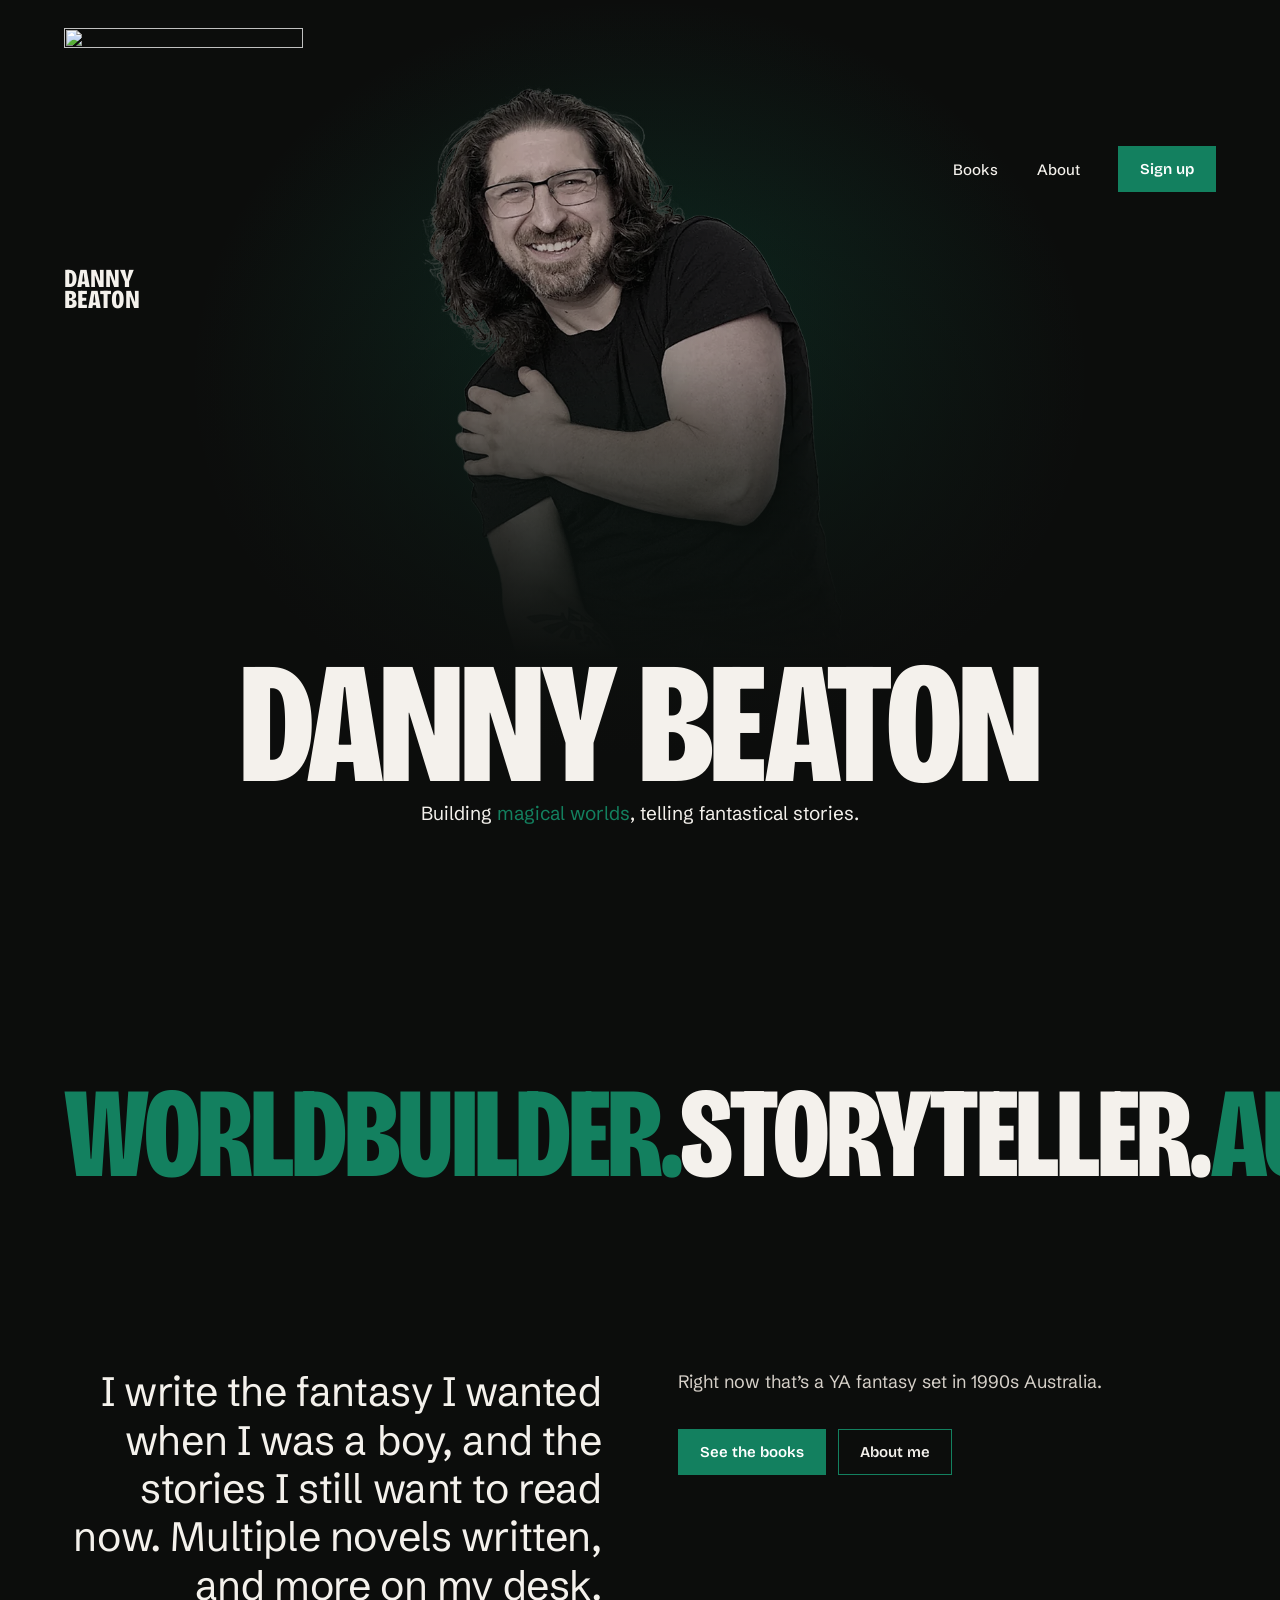
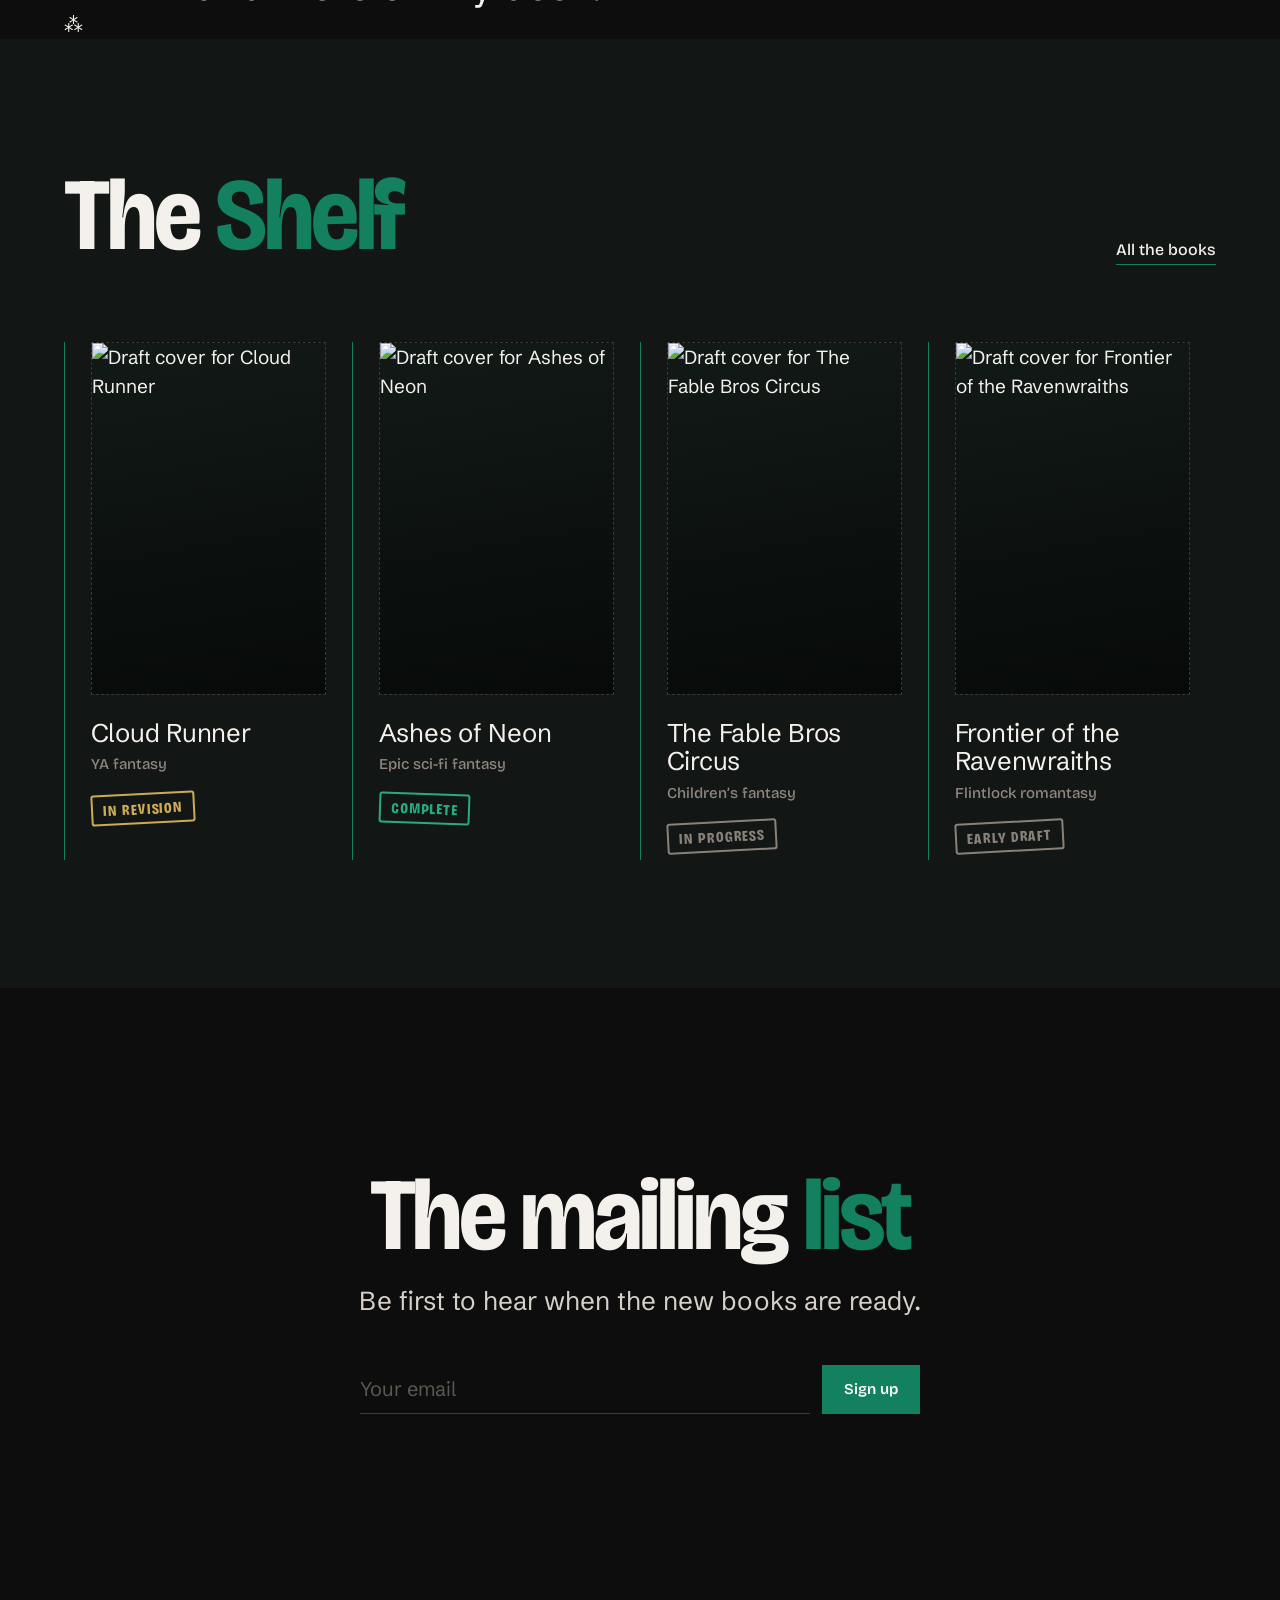
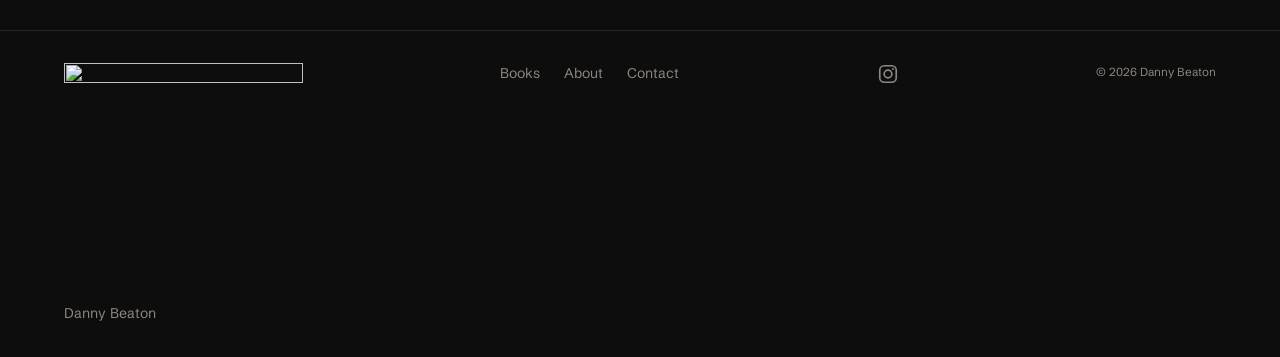
==== commit 3bc94a5e: "Home hero: add 'Building magical worlds, telling fantastical stories.' headline, drop old tagline De" ====
--- a/public/index.html
+++ b/public/index.html
@@ -4,21 +4,21 @@
   <meta charset="utf-8">
   <meta name="viewport" content="width=device-width, initial-scale=1">
   <title>Danny Beaton | Author</title>
-  <meta name="description" content="Danny Beaton is an Australian fantasy author. Come for the worlds, stay for the heart.">
+  <meta name="description" content="Danny Beaton is an Australian fantasy author, building magical worlds and telling fantastical stories.">
   <link rel="canonical" href="https://dannybeaton.com/">
   <meta property="og:site_name" content="Danny Beaton">
   <meta property="og:locale" content="en_AU">
   <meta property="og:type" content="website">
   <meta property="og:url" content="https://dannybeaton.com/">
   <meta property="og:title" content="Danny Beaton | Author">
-  <meta property="og:description" content="Come for the worlds, stay for the heart.">
+  <meta property="og:description" content="Australian fantasy author, building magical worlds and telling fantastical stories.">
   <meta property="og:image" content="https://dannybeaton.com/assets/img/og-card.jpg">
   <meta property="og:image:width" content="1200">
   <meta property="og:image:height" content="630">
   <meta property="og:image:alt" content="Danny Beaton, Australian fantasy author">
   <meta name="twitter:card" content="summary_large_image">
   <meta name="twitter:title" content="Danny Beaton | Author">
-  <meta name="twitter:description" content="Come for the worlds, stay for the heart.">
+  <meta name="twitter:description" content="Australian fantasy author, building magical worlds and telling fantastical stories.">
   <meta name="twitter:image" content="https://dannybeaton.com/assets/img/og-card.jpg">
   <meta name="theme-color" content="#0c0d0c">
   <link rel="icon" href="/favicon.ico" sizes="48x48">
@@ -30,18 +30,42 @@
   <link rel="stylesheet" href="/assets/css/site.css">
   <script src="/assets/js/site.js" defer></script>
   <script type="application/ld+json">
-  {
-    "@context": "https://schema.org",
-    "@type": "Person",
-    "name": "Danny Beaton",
-    "jobTitle": "Author",
-    "nationality": "Australian",
-    "homeLocation": { "@type": "Place", "name": "Sydney, Australia" },
-    "description": "Australian fantasy author. Come for the worlds, stay for the heart.",
-    "url": "https://dannybeaton.com/",
-    "image": "https://dannybeaton.com/assets/img/danny-headshot-1200.webp",
-    "sameAs": ["https://www.instagram.com/dannybeaton/"]
-  }
+{
+  "@context": "https://schema.org",
+  "@graph": [
+    {
+      "@type": "WebSite",
+      "@id": "https://dannybeaton.com/#website",
+      "url": "https://dannybeaton.com/",
+      "name": "Danny Beaton",
+      "inLanguage": "en-AU",
+      "publisher": {
+        "@id": "https://dannybeaton.com/#danny"
+      }
+    },
+    {
+      "@type": "Person",
+      "@id": "https://dannybeaton.com/#danny",
+      "name": "Danny Beaton",
+      "jobTitle": "Author",
+      "nationality": "Australian",
+      "homeLocation": {
+        "@type": "Place",
+        "name": "Sydney, Australia"
+      },
+      "description": "Australian fantasy author, building magical worlds and telling fantastical stories.",
+      "url": "https://dannybeaton.com/",
+      "image": "https://dannybeaton.com/assets/img/danny-headshot-1200.webp",
+      "alumniOf": {
+        "@type": "CollegeOrUniversity",
+        "name": "Deakin University"
+      },
+      "sameAs": [
+        "https://www.instagram.com/dannybeaton/"
+      ]
+    }
+  ]
+}
   </script>
 </head>
 <body>
@@ -63,11 +87,11 @@
 <main id="main">
   <section class="hero hero--cut">
     <div class="hero-photo" aria-hidden="true">
-      <img class="hero-cut" src="/assets/img/danny-hero-cut-1400.webp" srcset="/assets/img/danny-hero-cut-900.webp 652w, /assets/img/danny-hero-cut-1400.webp 1014w" sizes="(max-width: 760px) 80vw, 460px" alt="" width="1014" height="1400" fetchpriority="high">
+      <img class="hero-cut" src="/assets/img/danny-hero-cut-1400.webp" srcset="/assets/img/danny-hero-cut-900.webp 652w, /assets/img/danny-hero-cut-1400.webp 1014w" sizes="(max-width: 760px) 80vw, 460px" alt="Danny Beaton, Australian fantasy author" width="1014" height="1400" fetchpriority="high">
     </div>
     <div class="hero-inner wrap">
       <h1 class="display" aria-label="Danny Beaton"><span class="w" aria-hidden="true"><span class="l" style="--i:0">D</span><span class="l" style="--i:1">a</span><span class="l" style="--i:2">n</span><span class="l" style="--i:3">n</span><span class="l" style="--i:4">y</span></span> <span class="w" aria-hidden="true"><span class="l" style="--i:5">B</span><span class="l" style="--i:6">e</span><span class="l" style="--i:7">a</span><span class="l" style="--i:8">t</span><span class="l" style="--i:9">o</span><span class="l" style="--i:10">n</span></span></h1>
-      <p class="tagline">Come for the worlds, stay for the heart.</p>
+      <p class="headline">Building <span class="g">magical worlds</span>, telling fantastical stories.</p>
     </div>
   </section>
 
@@ -99,7 +123,7 @@
       </div>
       <div class="shelf-grid">
         <a class="shelf-item reveal" href="/books#mal-winter" style="--mood: #2a4170">
-          <div class="cover has-art" data-draft><img src="/assets/img/cover-mal-winter-800.webp" srcset="/assets/img/cover-mal-winter-400.webp 400w, /assets/img/cover-mal-winter-800.webp 800w" sizes="(max-width: 560px) 45vw, (max-width: 960px) 40vw, 22vw" alt="Draft cover for Cloud Runner" width="800" height="1127" loading="lazy"></div>
+          <div class="cover has-art" data-draft><img src="/assets/img/cover-cloud-runner-800.webp" srcset="/assets/img/cover-cloud-runner-400.webp 400w, /assets/img/cover-cloud-runner-800.webp 800w" sizes="(max-width: 560px) 45vw, (max-width: 960px) 40vw, 22vw" alt="Draft cover for Cloud Runner" width="800" height="1127" loading="lazy"></div>
           <h3>Cloud Runner</h3>
           <span class="genre">YA fantasy</span>
           <span class="stamp rev">In revision</span>
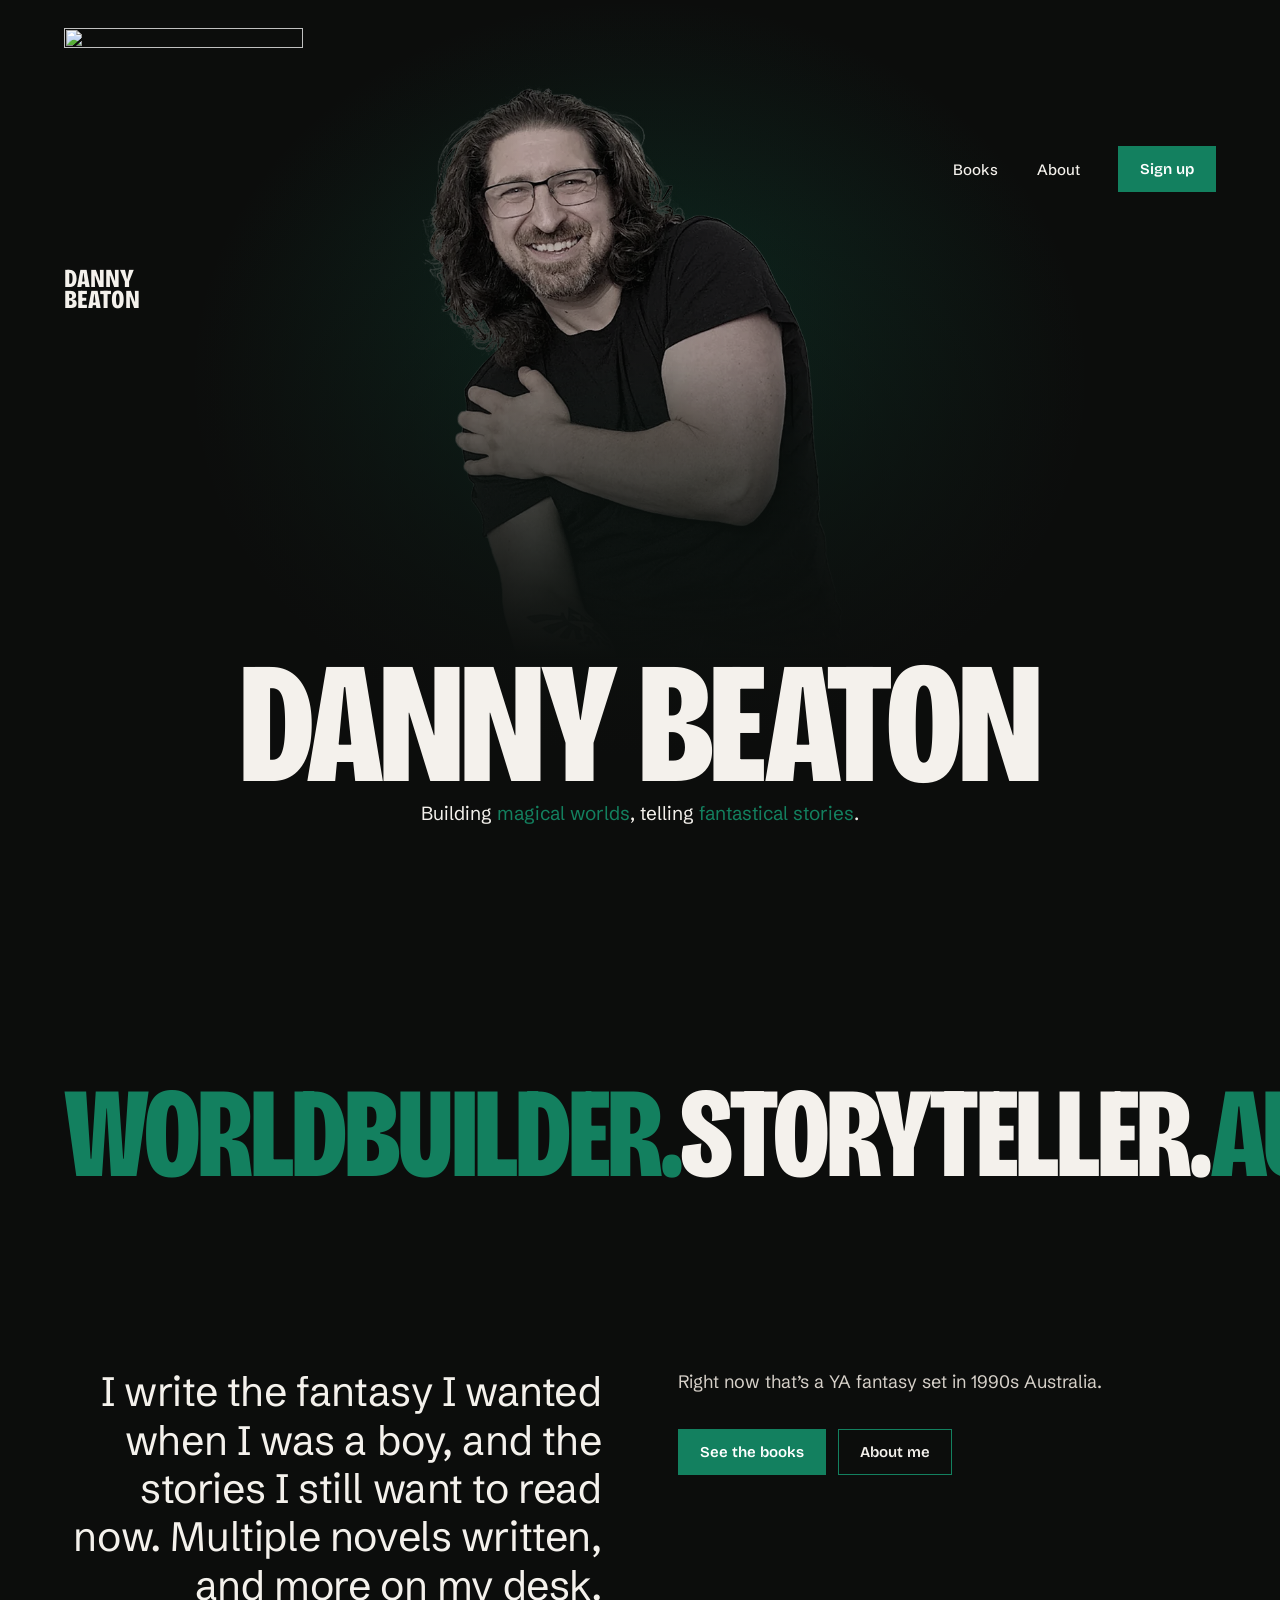
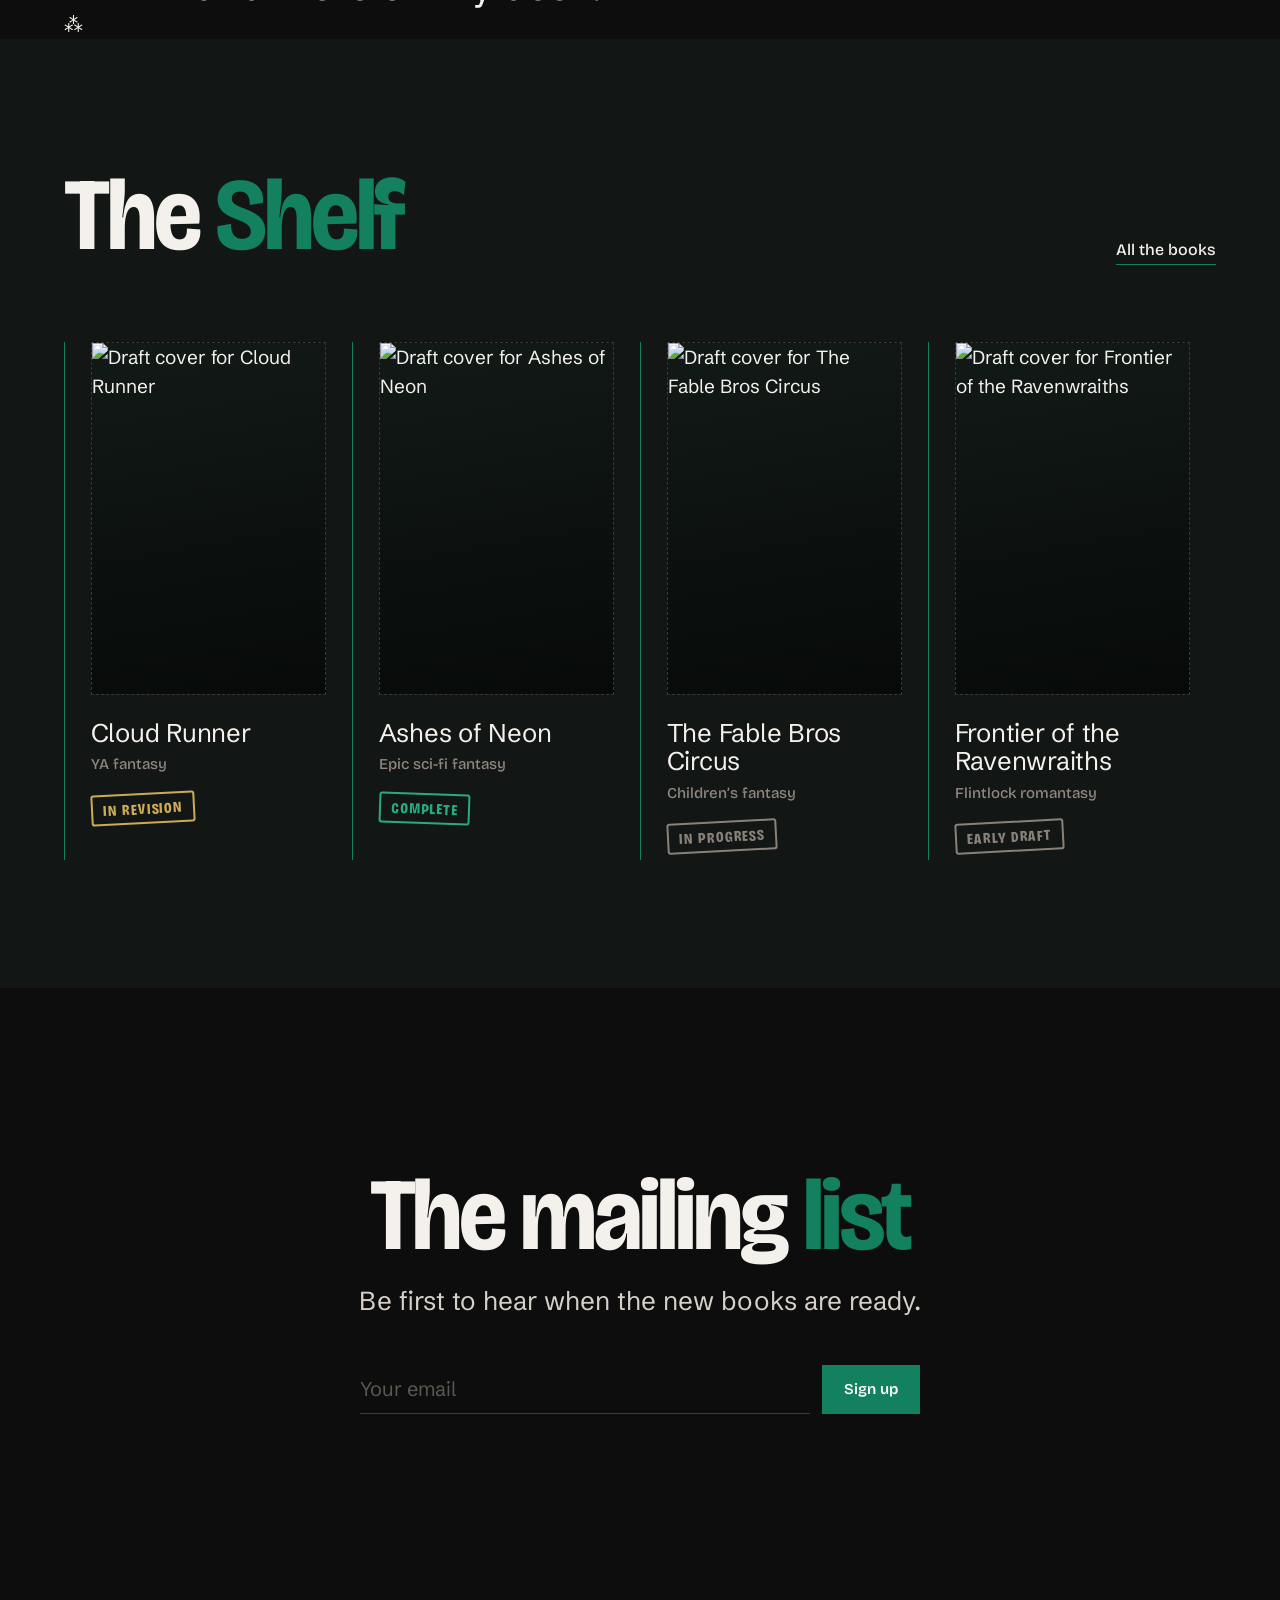
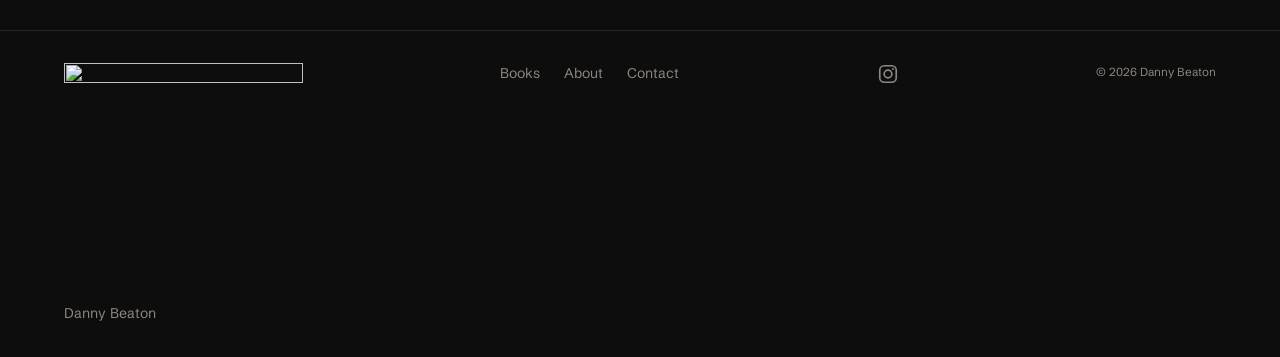
==== commit f475bc8b: "Hero headline: make 'fantastical stories' green to match 'magical worlds' Co-Authored-By: Claude Opu" ====
--- a/public/index.html
+++ b/public/index.html
@@ -91,7 +91,7 @@
     </div>
     <div class="hero-inner wrap">
       <h1 class="display" aria-label="Danny Beaton"><span class="w" aria-hidden="true"><span class="l" style="--i:0">D</span><span class="l" style="--i:1">a</span><span class="l" style="--i:2">n</span><span class="l" style="--i:3">n</span><span class="l" style="--i:4">y</span></span> <span class="w" aria-hidden="true"><span class="l" style="--i:5">B</span><span class="l" style="--i:6">e</span><span class="l" style="--i:7">a</span><span class="l" style="--i:8">t</span><span class="l" style="--i:9">o</span><span class="l" style="--i:10">n</span></span></h1>
-      <p class="headline">Building <span class="g">magical worlds</span>, telling fantastical stories.</p>
+      <p class="headline">Building <span class="g">magical worlds</span>, telling <span class="g">fantastical stories</span>.</p>
     </div>
   </section>
 
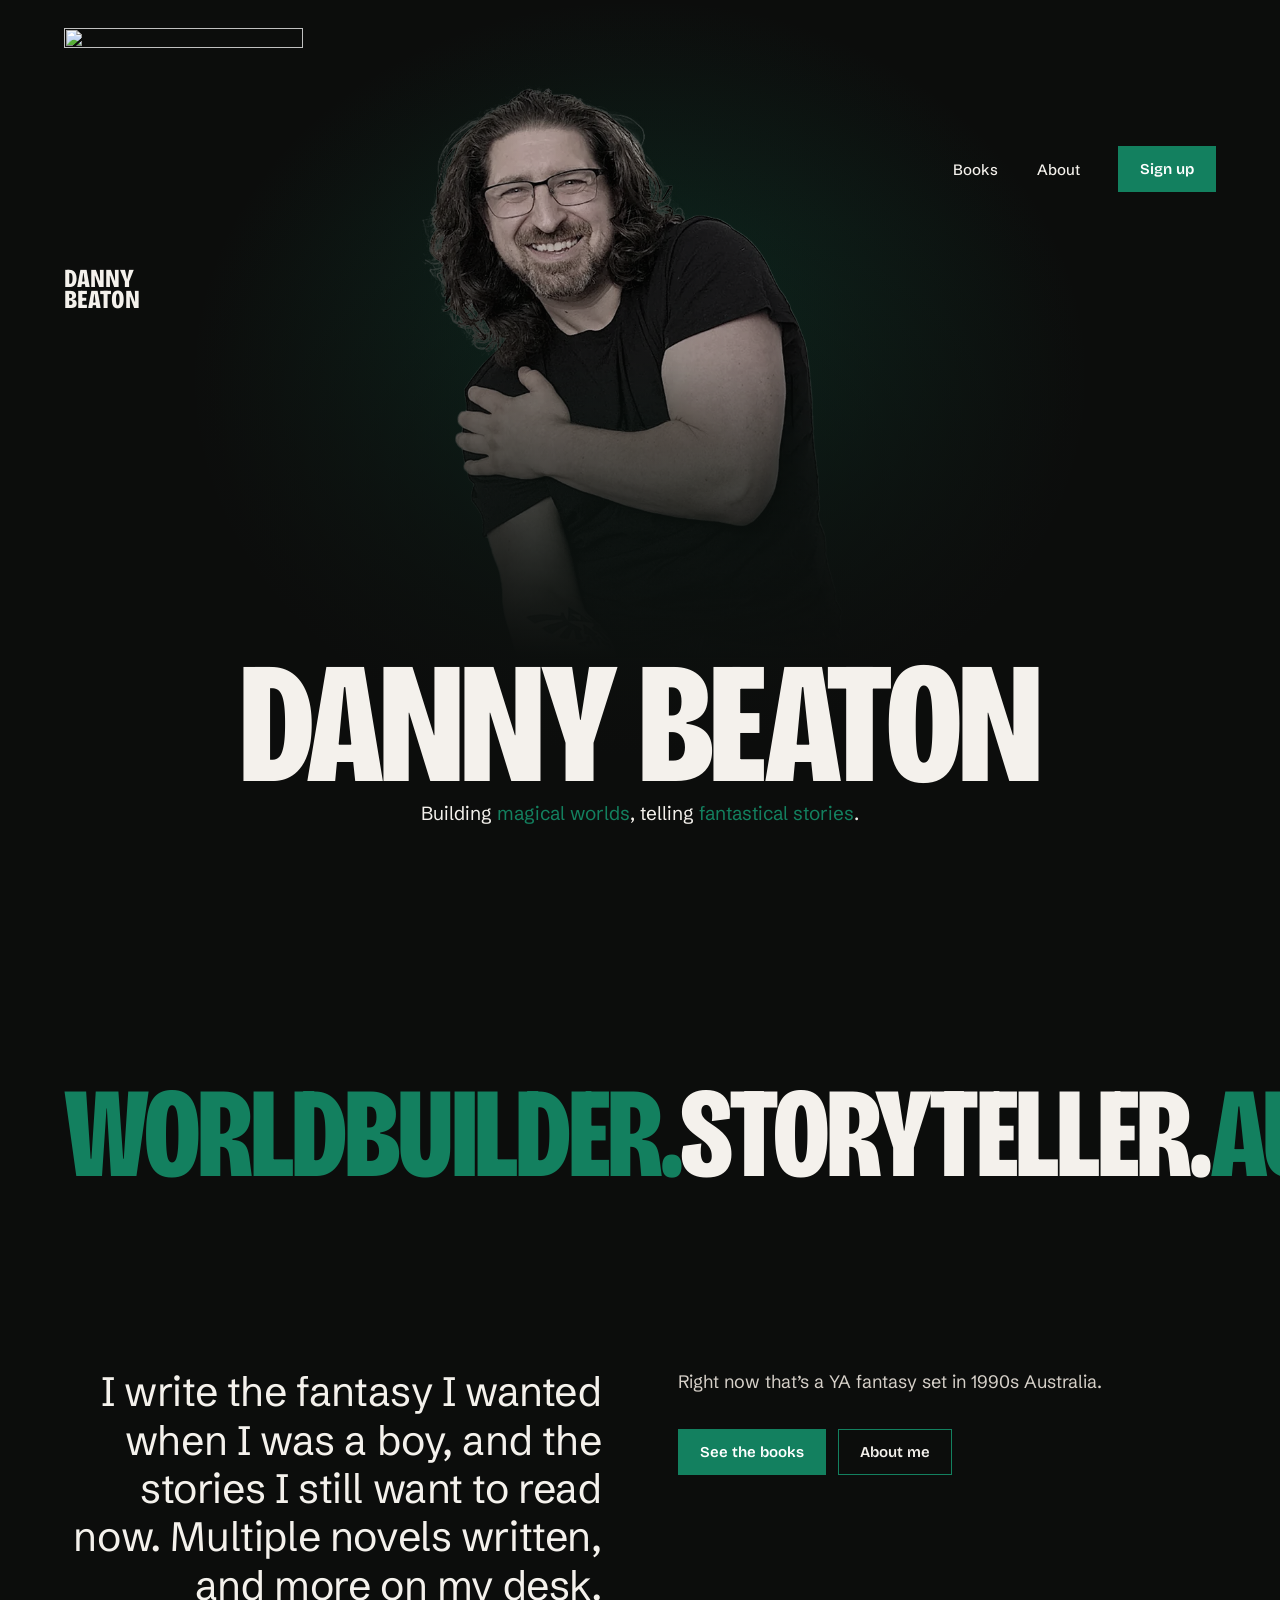
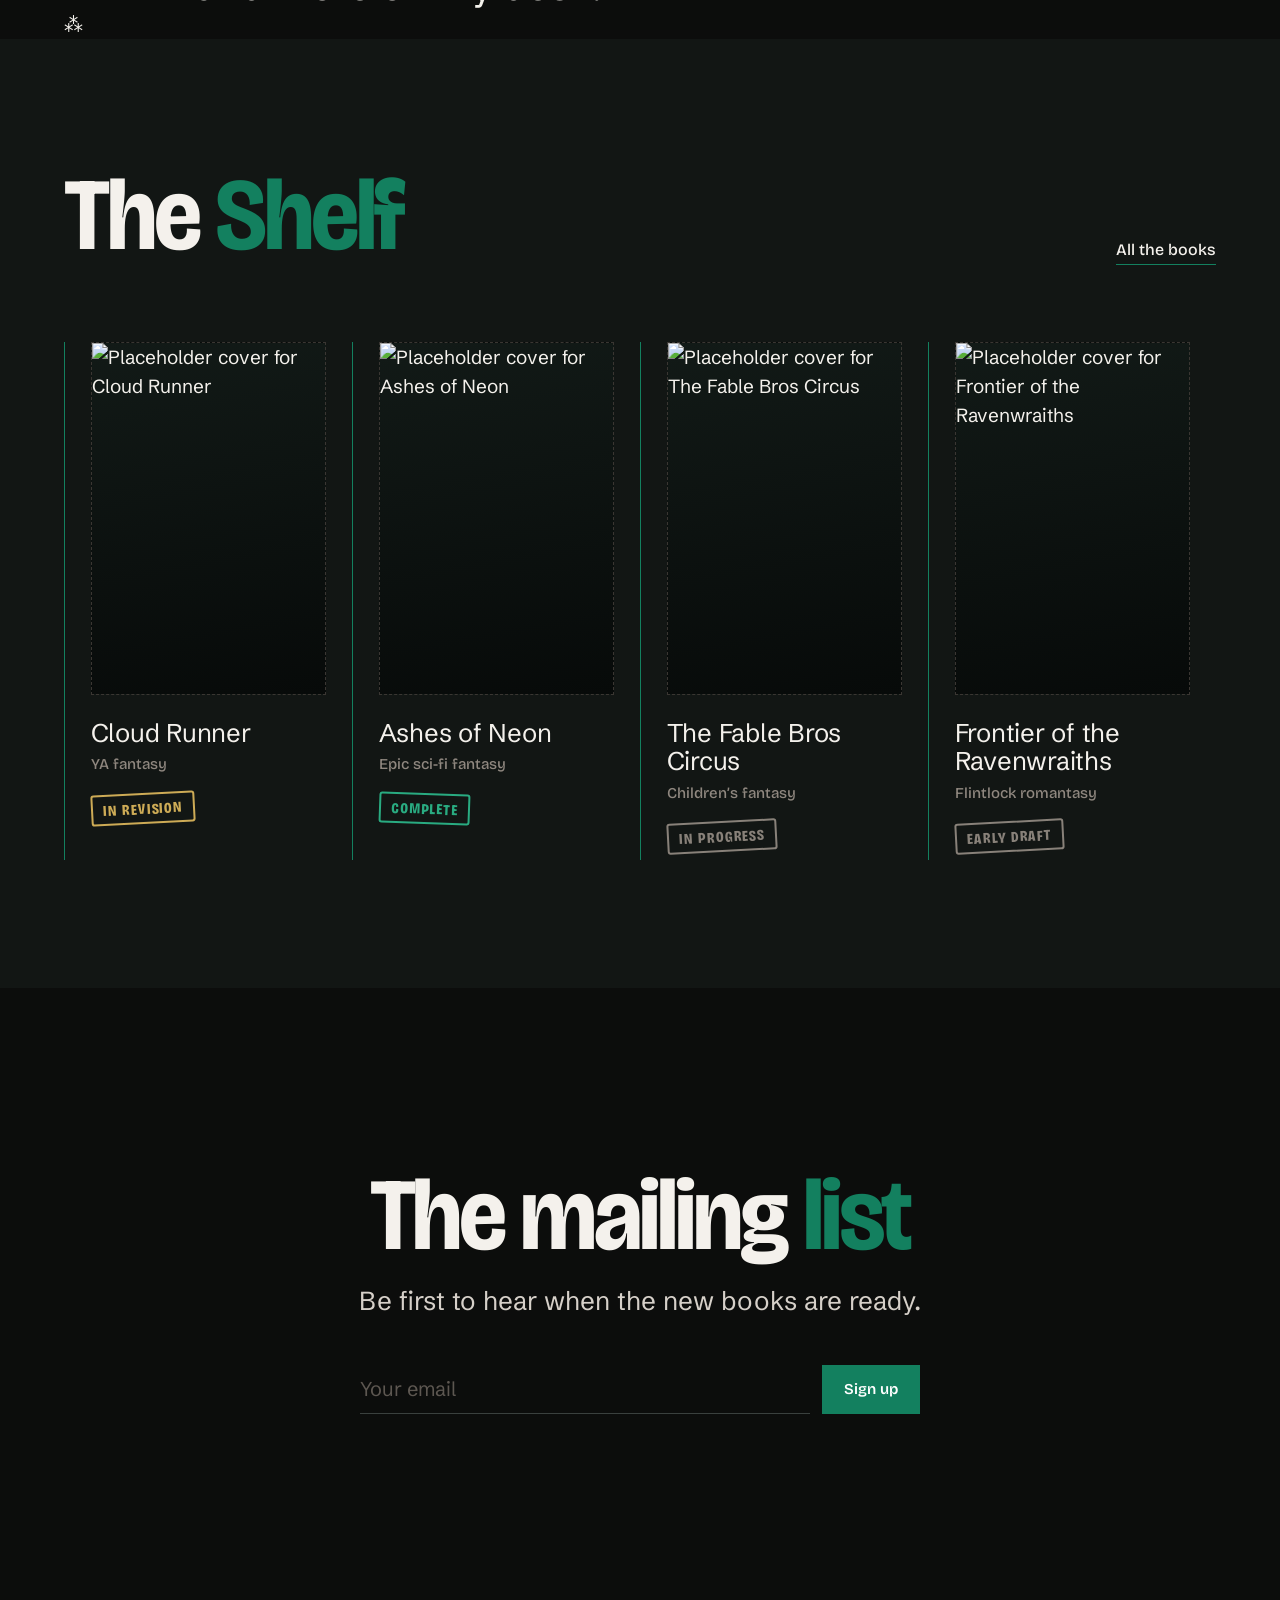
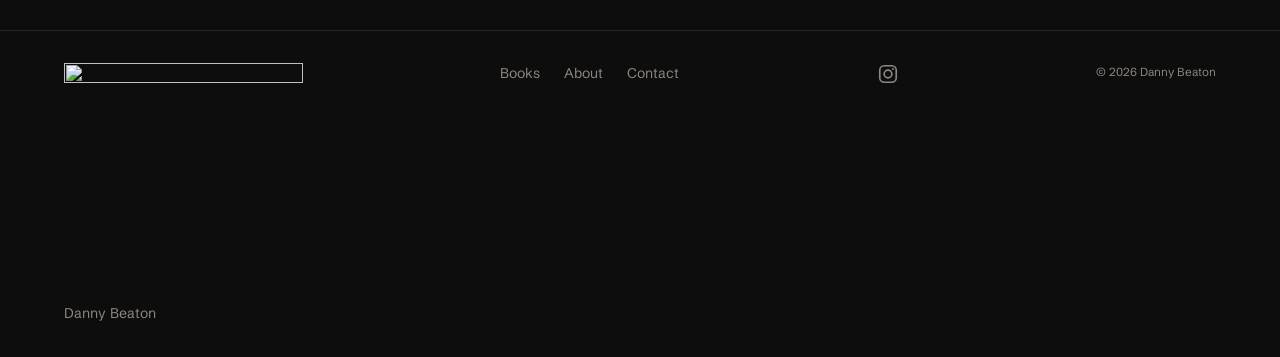
==== commit d7033094: "Rename 'Draft cover' label and alt text to 'Placeholder cover' Co-Authored-By: Claude Opus 5.5 <nore" ====
--- a/public/index.html
+++ b/public/index.html
@@ -3,21 +3,21 @@
 <head>
   <meta charset="utf-8">
   <meta name="viewport" content="width=device-width, initial-scale=1">
-  <title>Danny Beaton | Author</title>
+  <title>Danny Beaton | Australian Fantasy Author</title>
   <meta name="description" content="Danny Beaton is an Australian fantasy author, building magical worlds and telling fantastical stories.">
   <link rel="canonical" href="https://dannybeaton.com/">
   <meta property="og:site_name" content="Danny Beaton">
   <meta property="og:locale" content="en_AU">
   <meta property="og:type" content="website">
   <meta property="og:url" content="https://dannybeaton.com/">
-  <meta property="og:title" content="Danny Beaton | Author">
+  <meta property="og:title" content="Danny Beaton | Australian Fantasy Author">
   <meta property="og:description" content="Australian fantasy author, building magical worlds and telling fantastical stories.">
   <meta property="og:image" content="https://dannybeaton.com/assets/img/og-card.jpg">
   <meta property="og:image:width" content="1200">
   <meta property="og:image:height" content="630">
   <meta property="og:image:alt" content="Danny Beaton, Australian fantasy author">
   <meta name="twitter:card" content="summary_large_image">
-  <meta name="twitter:title" content="Danny Beaton | Author">
+  <meta name="twitter:title" content="Danny Beaton | Australian Fantasy Author">
   <meta name="twitter:description" content="Australian fantasy author, building magical worlds and telling fantastical stories.">
   <meta name="twitter:image" content="https://dannybeaton.com/assets/img/og-card.jpg">
   <meta name="theme-color" content="#0c0d0c">
@@ -123,25 +123,25 @@
       </div>
       <div class="shelf-grid">
         <a class="shelf-item reveal" href="/books#mal-winter" style="--mood: #2a4170">
-          <div class="cover has-art" data-draft><img src="/assets/img/cover-cloud-runner-800.webp" srcset="/assets/img/cover-cloud-runner-400.webp 400w, /assets/img/cover-cloud-runner-800.webp 800w" sizes="(max-width: 560px) 45vw, (max-width: 960px) 40vw, 22vw" alt="Draft cover for Cloud Runner" width="800" height="1127" loading="lazy"></div>
+          <div class="cover has-art" data-placeholder><img src="/assets/img/cover-cloud-runner-800.webp" srcset="/assets/img/cover-cloud-runner-400.webp 400w, /assets/img/cover-cloud-runner-800.webp 800w" sizes="(max-width: 560px) 45vw, (max-width: 960px) 40vw, 22vw" alt="Placeholder cover for Cloud Runner" width="800" height="1127" loading="lazy"></div>
           <h3>Cloud Runner</h3>
           <span class="genre">YA fantasy</span>
           <span class="stamp rev">In revision</span>
         </a>
         <a class="shelf-item reveal" href="/books#ashes-of-neon" style="--mood: #5a1f4a">
-          <div class="cover has-art" data-draft><img src="/assets/img/cover-ashes-of-neon-800.webp" srcset="/assets/img/cover-ashes-of-neon-400.webp 400w, /assets/img/cover-ashes-of-neon-800.webp 800w" sizes="(max-width: 560px) 45vw, (max-width: 960px) 40vw, 22vw" alt="Draft cover for Ashes of Neon" width="800" height="1127" loading="lazy"></div>
+          <div class="cover has-art" data-placeholder><img src="/assets/img/cover-ashes-of-neon-800.webp" srcset="/assets/img/cover-ashes-of-neon-400.webp 400w, /assets/img/cover-ashes-of-neon-800.webp 800w" sizes="(max-width: 560px) 45vw, (max-width: 960px) 40vw, 22vw" alt="Placeholder cover for Ashes of Neon" width="800" height="1127" loading="lazy"></div>
           <h3>Ashes of Neon</h3>
           <span class="genre">Epic sci-fi fantasy</span>
           <span class="stamp done">Complete</span>
         </a>
         <a class="shelf-item reveal" href="/books#fable-bros-circus" style="--mood: #5a4514">
-          <div class="cover has-art" data-draft><img src="/assets/img/cover-fable-bros-circus-800.webp" srcset="/assets/img/cover-fable-bros-circus-400.webp 400w, /assets/img/cover-fable-bros-circus-800.webp 800w" sizes="(max-width: 560px) 45vw, (max-width: 960px) 40vw, 22vw" alt="Draft cover for The Fable Bros Circus" width="800" height="1127" loading="lazy"></div>
+          <div class="cover has-art" data-placeholder><img src="/assets/img/cover-fable-bros-circus-800.webp" srcset="/assets/img/cover-fable-bros-circus-400.webp 400w, /assets/img/cover-fable-bros-circus-800.webp 800w" sizes="(max-width: 560px) 45vw, (max-width: 960px) 40vw, 22vw" alt="Placeholder cover for The Fable Bros Circus" width="800" height="1127" loading="lazy"></div>
           <h3>The Fable Bros Circus</h3>
           <span class="genre">Children’s fantasy</span>
           <span class="stamp">In progress</span>
         </a>
         <a class="shelf-item reveal" href="/books#frontier-of-the-ravenwraiths" style="--mood: #0f4a38">
-          <div class="cover has-art" data-draft><img src="/assets/img/cover-ravenwraiths-800.webp" srcset="/assets/img/cover-ravenwraiths-400.webp 400w, /assets/img/cover-ravenwraiths-800.webp 800w" sizes="(max-width: 560px) 45vw, (max-width: 960px) 40vw, 22vw" alt="Draft cover for Frontier of the Ravenwraiths" width="800" height="1127" loading="lazy"></div>
+          <div class="cover has-art" data-placeholder><img src="/assets/img/cover-ravenwraiths-800.webp" srcset="/assets/img/cover-ravenwraiths-400.webp 400w, /assets/img/cover-ravenwraiths-800.webp 800w" sizes="(max-width: 560px) 45vw, (max-width: 960px) 40vw, 22vw" alt="Placeholder cover for Frontier of the Ravenwraiths" width="800" height="1127" loading="lazy"></div>
           <h3>Frontier of the Ravenwraiths</h3>
           <span class="genre">Flintlock romantasy</span>
           <span class="stamp">Early draft</span>
